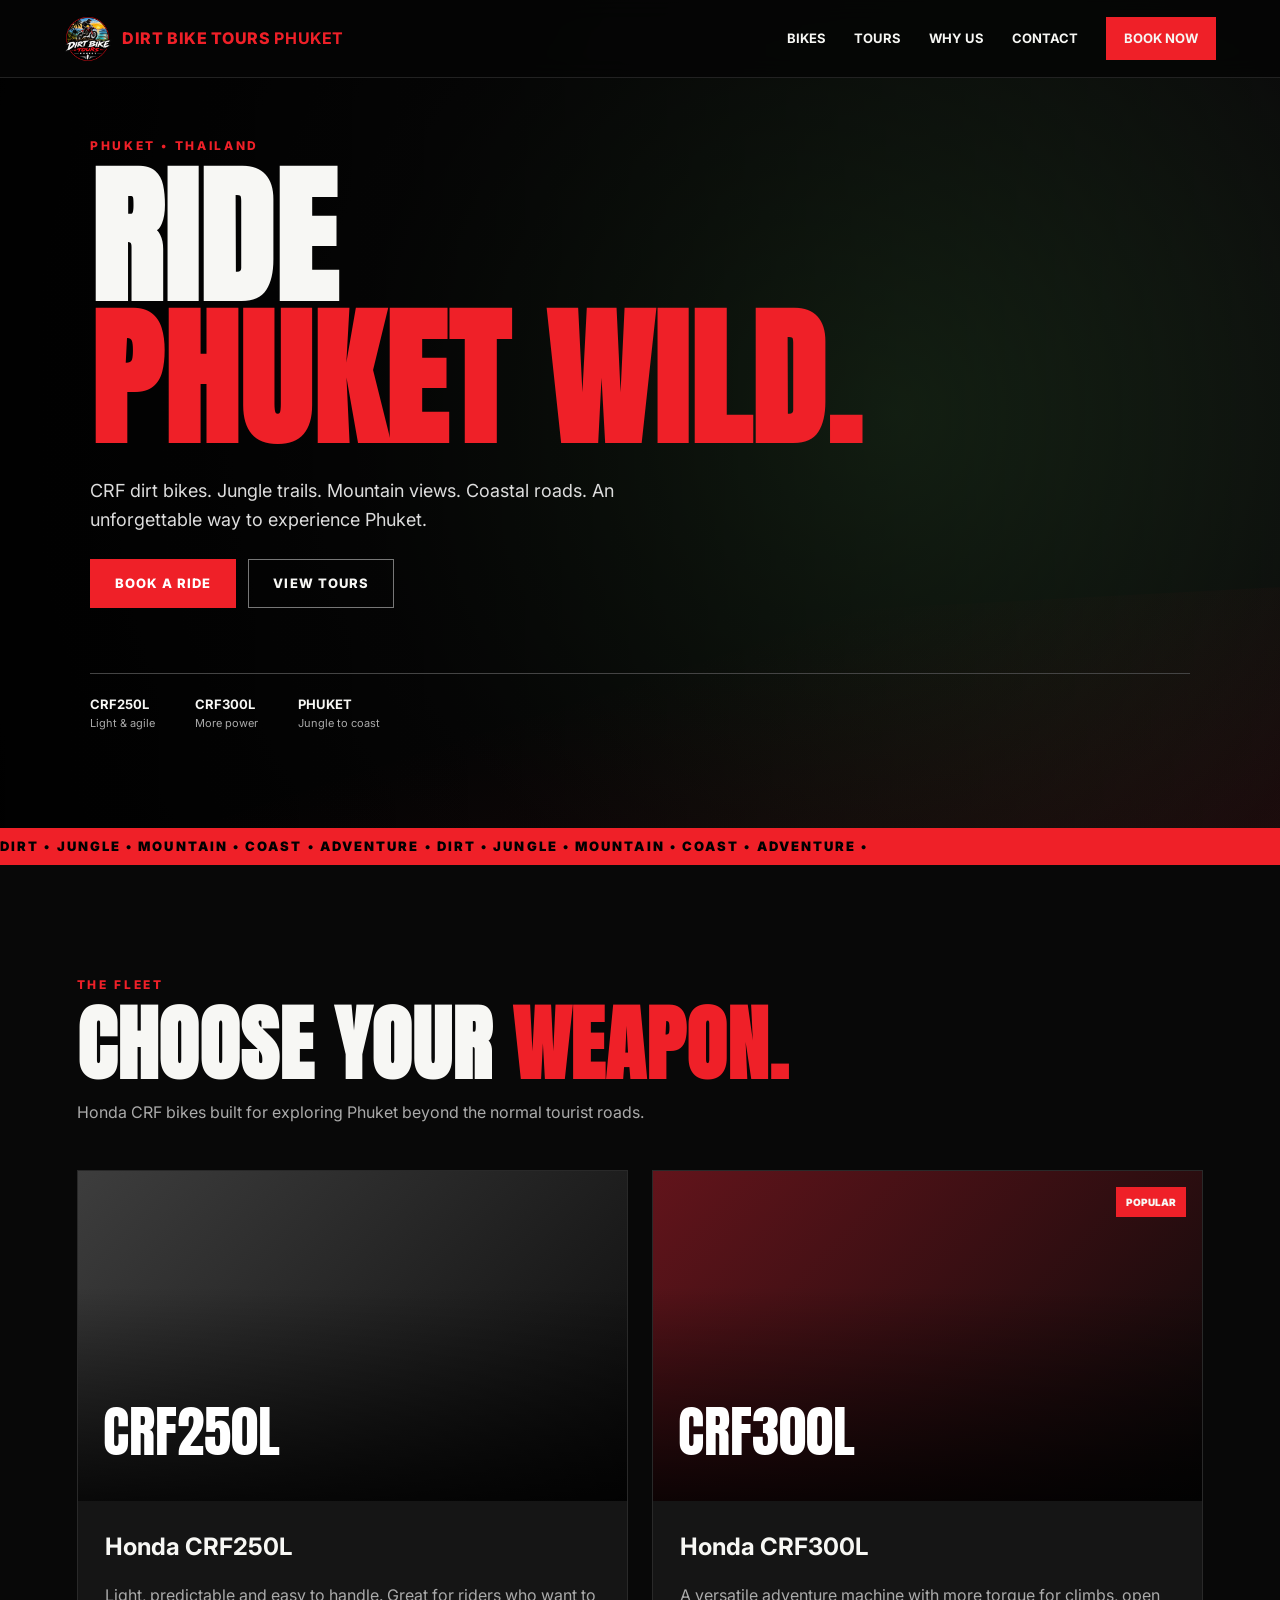
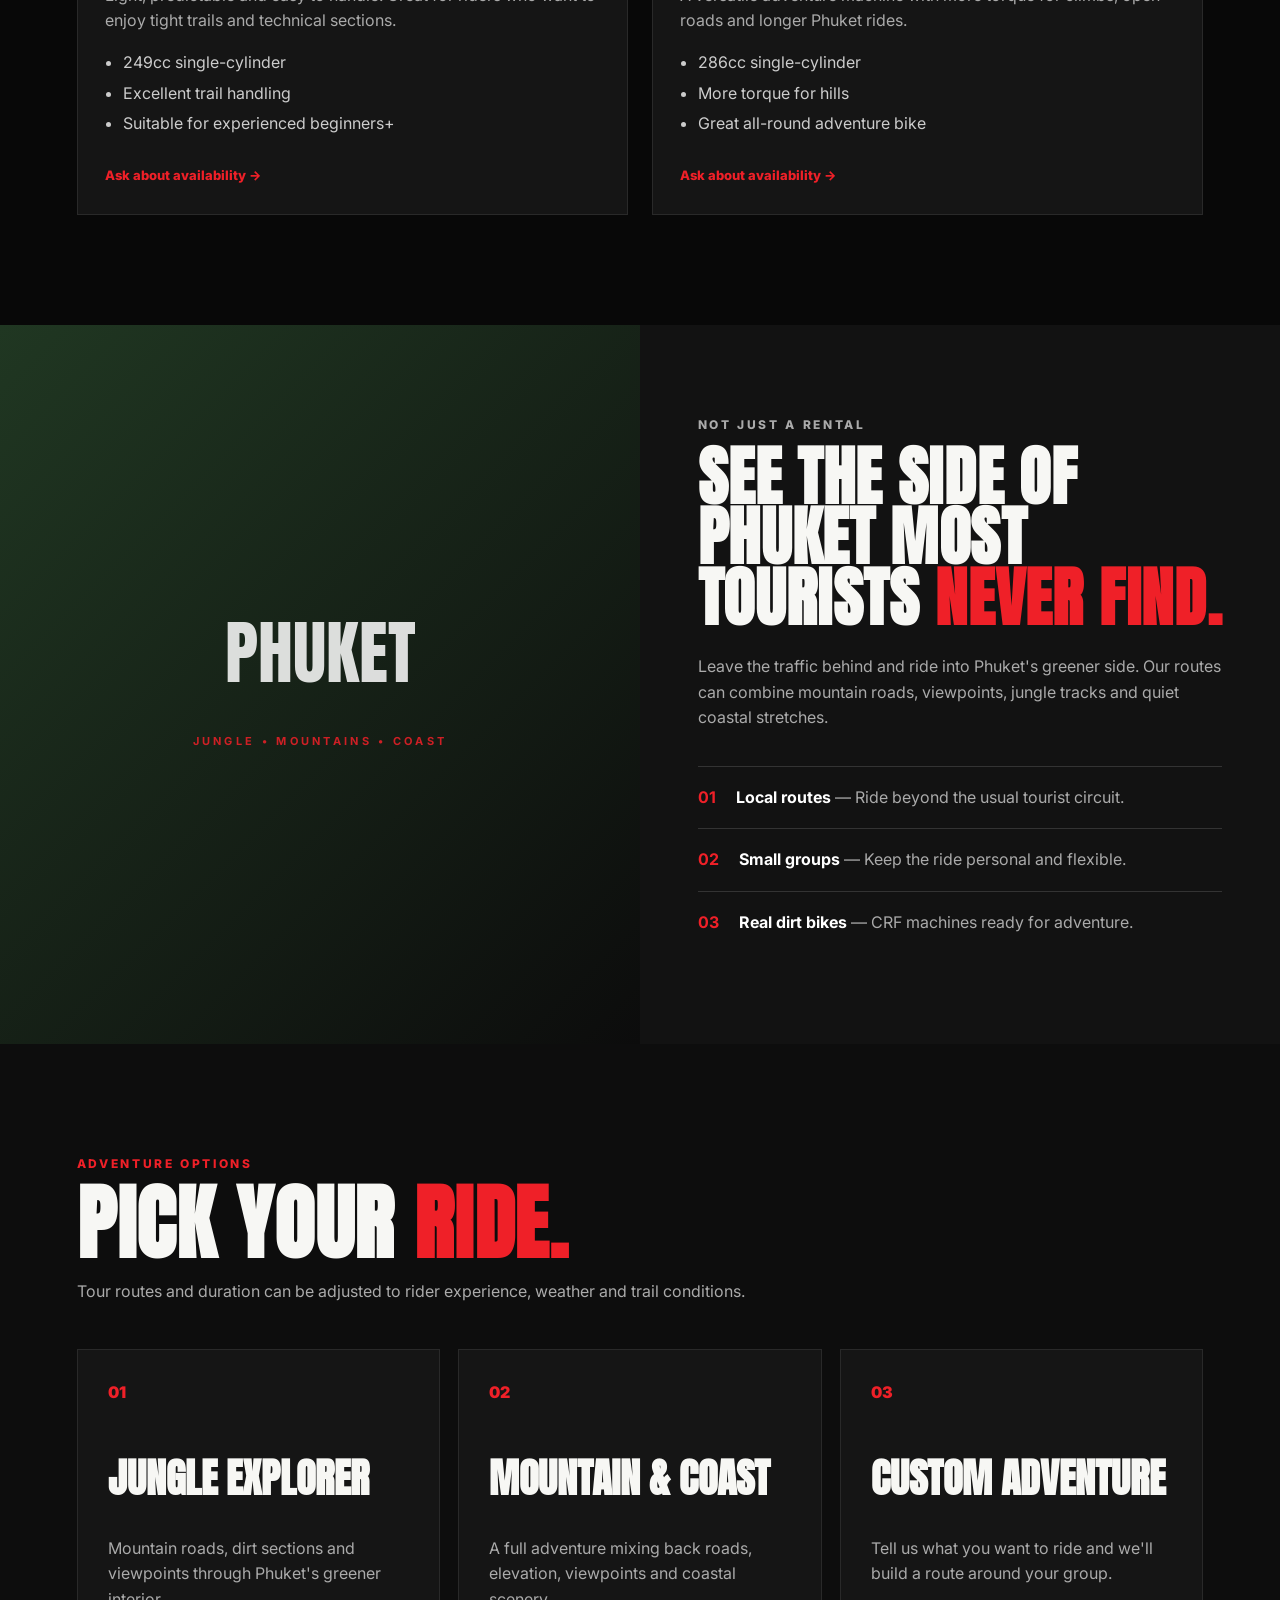
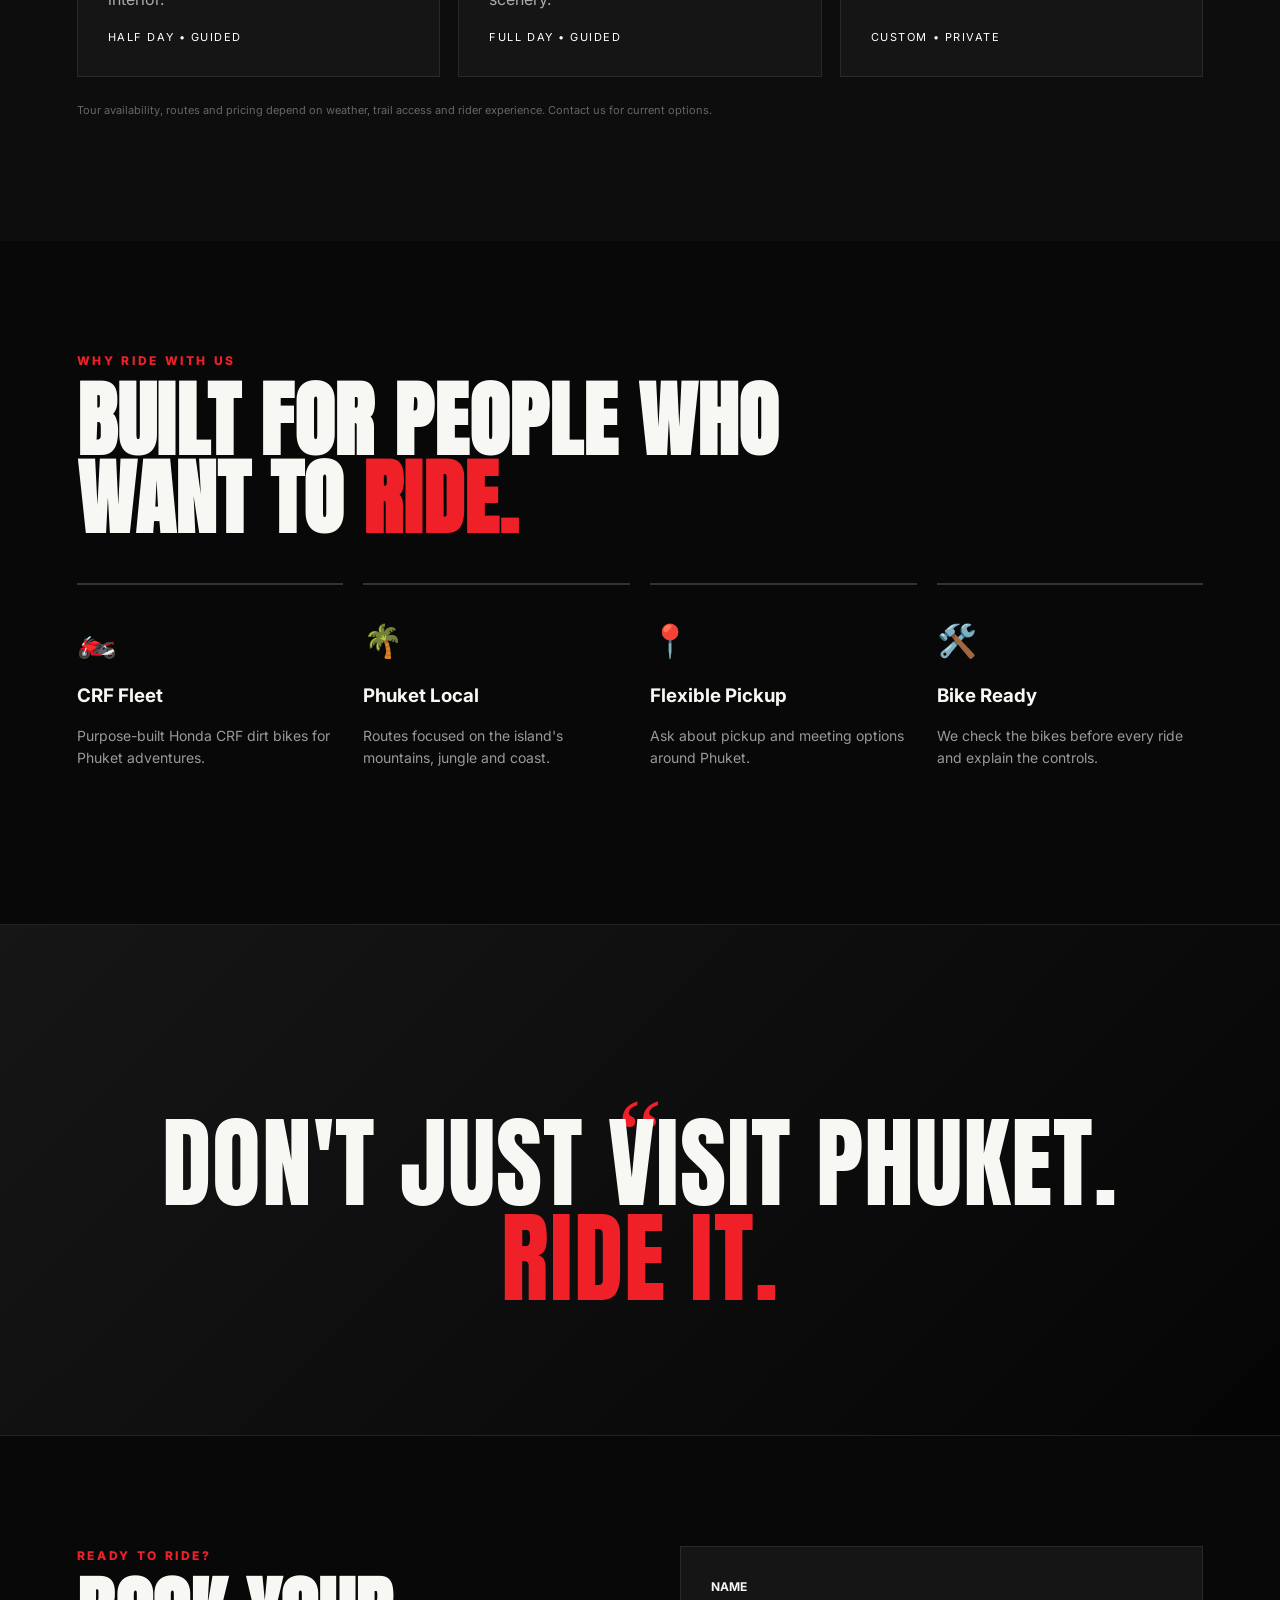
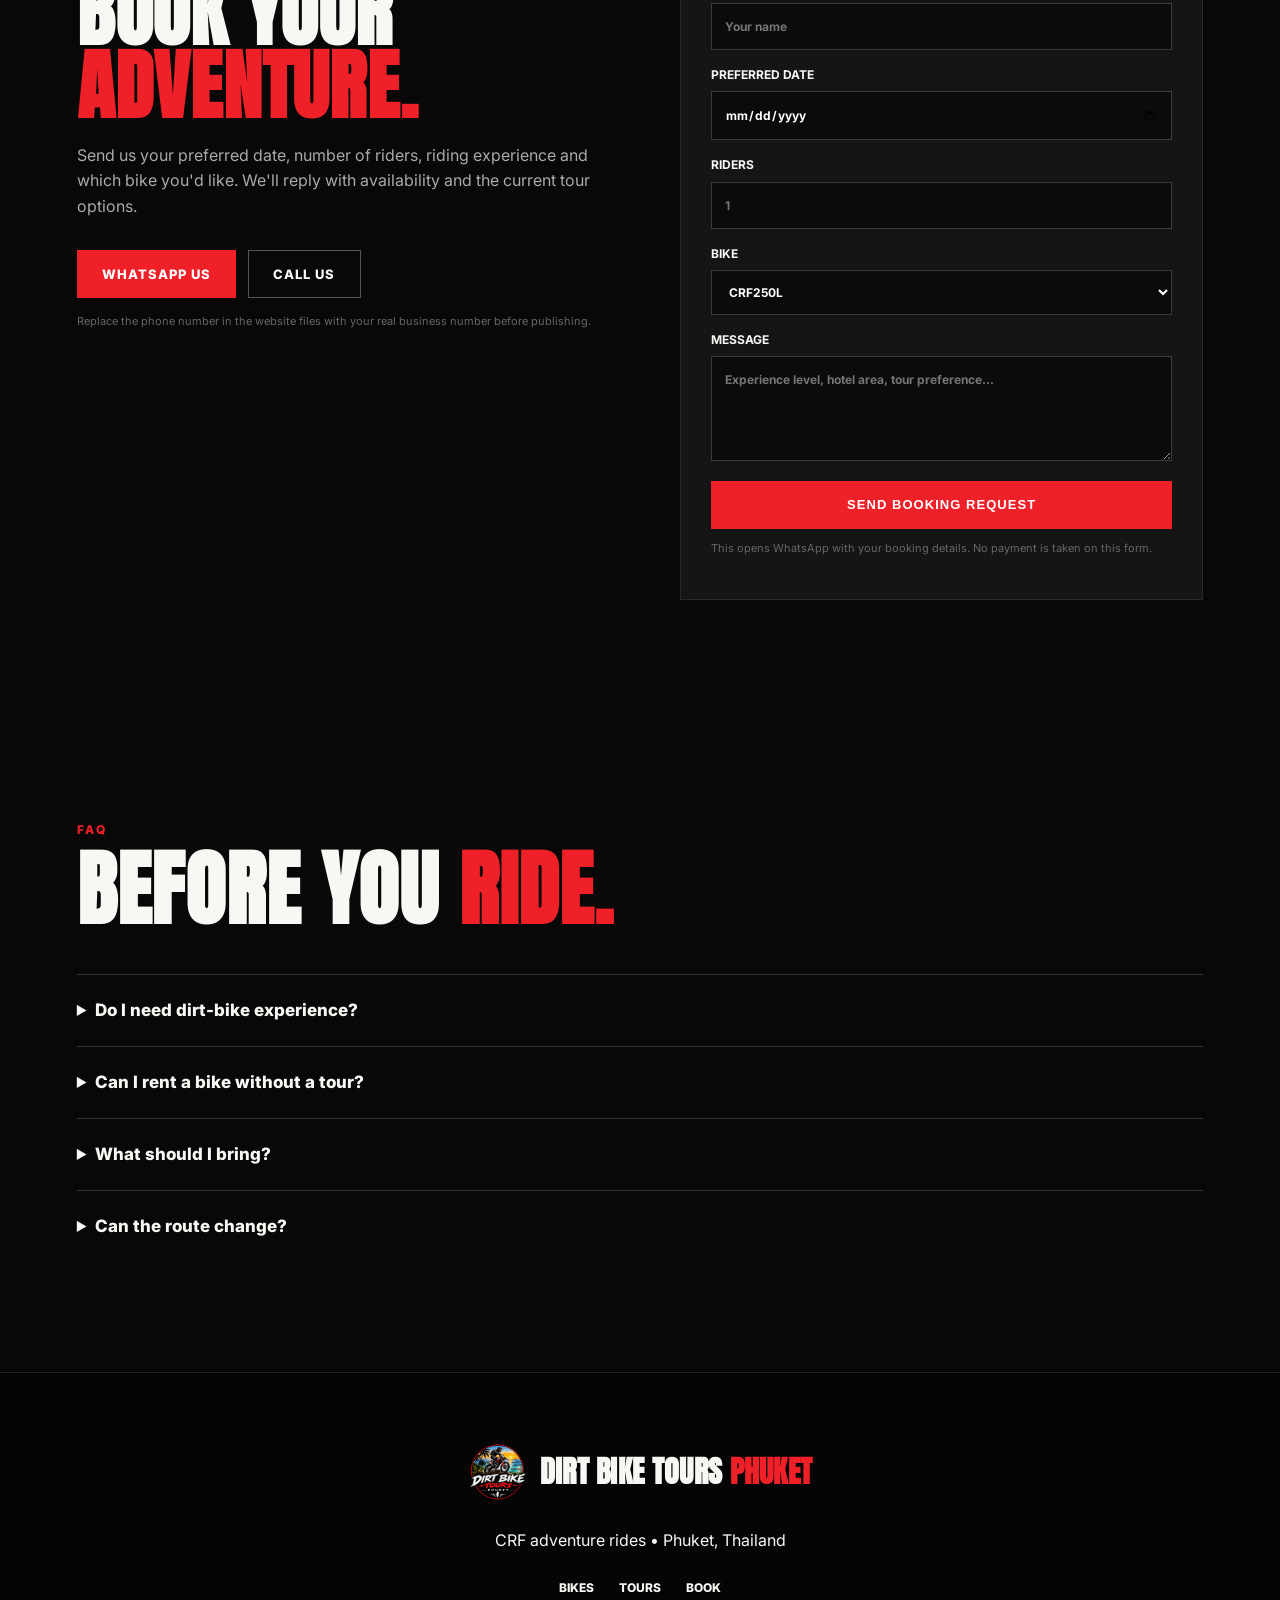
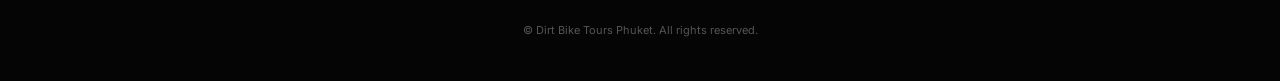
==== index.html @ 43a2e57c "Update index.html" ====
<!doctype html>
<html lang="en">
<head>
  <meta charset="utf-8">
  <meta name="viewport" content="width=device-width, initial-scale=1">
  <meta name="description" content="Dirt Bike Tours Phuket — CRF250L and CRF300L adventure rides through Phuket's jungle, mountains and coastal roads.">
  <title>Dirt Bike Tours Phuket | CRF Adventure Tours</title>
  <link rel="stylesheet" href="style.css">
</head>
<body>
<header class="site-header">
  <a class="brand" href="#top" aria-label="Dirt Bike Tours Phuket home">
    <img src="logo.png" alt="Dirt Bike Tours Phuket logo">
    <span>Dirt Bike Tours <b>Phuket</b></span>
  </a>
  <button class="menu-toggle" aria-label="Open menu">☰</button>
  <nav>
    <a href="#bikes">Bikes</a>
    <a href="#tours">Tours</a>
    <a href="#why-us">Why Us</a>
    <a href="#contact">Contact</a>
    <a class="nav-cta" href="#book">Book Now</a>
  </nav>
</header>

<main id="top">
<section class="hero">
  <div class="hero-overlay"></div>
  <div class="hero-content">
    <p class="eyebrow">PHUKET • THAILAND</p>
    <h1>RIDE<br><span>PHUKET WILD.</span></h1>
    <p class="hero-text">CRF dirt bikes. Jungle trails. Mountain views. Coastal roads. An unforgettable way to experience Phuket.</p>
    <div class="hero-actions">
      <a class="btn primary" href="#book">BOOK A RIDE</a>
      <a class="btn ghost" href="#tours">VIEW TOURS</a>
    </div>
    <div class="hero-stats">
      <div><strong>CRF250L</strong><span>Light & agile</span></div>
      <div><strong>CRF300L</strong><span>More power</span></div>
      <div><strong>PHUKET</strong><span>Jungle to coast</span></div>
    </div>
  </div>
</section>

<section class="ticker"><div>DIRT • JUNGLE • MOUNTAIN • COAST • ADVENTURE • DIRT • JUNGLE • MOUNTAIN • COAST • ADVENTURE •</div></section>

<section class="section" id="bikes">
  <div class="section-heading">
    <p class="eyebrow">THE FLEET</p>
    <h2>Choose your <span>weapon.</span></h2>
    <p>Honda CRF bikes built for exploring Phuket beyond the normal tourist roads.</p>
  </div>
  <div class="cards bike-grid">
    <article class="card bike-card">
      <div class="bike-image crf250"><span>CRF250L</span></div>
      <div class="card-body">
        <h3>Honda CRF250L</h3>
        <p>Light, predictable and easy to handle. Great for riders who want to enjoy tight trails and technical sections.</p>
        <ul><li>249cc single-cylinder</li><li>Excellent trail handling</li><li>Suitable for experienced beginners+</li></ul>
        <a class="text-link" href="#book">Ask about availability →</a>
      </div>
    </article>
    <article class="card bike-card featured">
      <div class="badge">POPULAR</div>
      <div class="bike-image crf300"><span>CRF300L</span></div>
      <div class="card-body">
        <h3>Honda CRF300L</h3>
        <p>A versatile adventure machine with more torque for climbs, open roads and longer Phuket rides.</p>
        <ul><li>286cc single-cylinder</li><li>More torque for hills</li><li>Great all-round adventure bike</li></ul>
        <a class="text-link" href="#book">Ask about availability →</a>
      </div>
    </article>
  </div>
</section>

<section class="split-section">
  <div class="split-photo">
    <div class="photo-placeholder">PHUKET<br><small>JUNGLE • MOUNTAINS • COAST</small></div>
  </div>
  <div class="split-copy">
    <p class="eyebrow">NOT JUST A RENTAL</p>
    <h2>See the side of Phuket most tourists <span>never find.</span></h2>
    <p>Leave the traffic behind and ride into Phuket's greener side. Our routes can combine mountain roads, viewpoints, jungle tracks and quiet coastal stretches.</p>
    <div class="feature-list">
      <div><b>01</b><span><strong>Local routes</strong> — Ride beyond the usual tourist circuit.</span></div>
      <div><b>02</b><span><strong>Small groups</strong> — Keep the ride personal and flexible.</span></div>
      <div><b>03</b><span><strong>Real dirt bikes</strong> — CRF machines ready for adventure.</span></div>
    </div>
  </div>
</section>

<section class="section dark" id="tours">
  <div class="section-heading">
    <p class="eyebrow">ADVENTURE OPTIONS</p>
    <h2>Pick your <span>ride.</span></h2>
    <p>Tour routes and duration can be adjusted to rider experience, weather and trail conditions.</p>
  </div>
  <div class="tour-grid">
    <article class="tour-card"><span class="tour-number">01</span><h3>Jungle Explorer</h3><p>Mountain roads, dirt sections and viewpoints through Phuket's greener interior.</p><span class="tour-meta">Half day • Guided</span></article>
    <article class="tour-card"><span class="tour-number">02</span><h3>Mountain & Coast</h3><p>A full adventure mixing back roads, elevation, viewpoints and coastal scenery.</p><span class="tour-meta">Full day • Guided</span></article>
    <article class="tour-card"><span class="tour-number">03</span><h3>Custom Adventure</h3><p>Tell us what you want to ride and we'll build a route around your group.</p><span class="tour-meta">Custom • Private</span></article>
  </div>
  <p class="fineprint">Tour availability, routes and pricing depend on weather, trail access and rider experience. Contact us for current options.</p>
</section>

<section class="section" id="why-us">
  <div class="section-heading">
    <p class="eyebrow">WHY RIDE WITH US</p>
    <h2>Built for people who want to <span>ride.</span></h2>
  </div>
  <div class="icon-grid">
    <div><i>🏍️</i><h3>CRF Fleet</h3><p>Purpose-built Honda CRF dirt bikes for Phuket adventures.</p></div>
    <div><i>🌴</i><h3>Phuket Local</h3><p>Routes focused on the island's mountains, jungle and coast.</p></div>
    <div><i>📍</i><h3>Flexible Pickup</h3><p>Ask about pickup and meeting options around Phuket.</p></div>
    <div><i>🛠️</i><h3>Bike Ready</h3><p>We check the bikes before every ride and explain the controls.</p></div>
  </div>
</section>

<section class="quote-section">
  <div class="quote-mark">“</div>
  <blockquote>DON'T JUST VISIT PHUKET.<br><span>RIDE IT.</span></blockquote>
</section>

<section class="section booking" id="book">
  <div class="booking-copy">
    <p class="eyebrow">READY TO RIDE?</p>
    <h2>Book your <span>adventure.</span></h2>
    <p>Send us your preferred date, number of riders, riding experience and which bike you'd like. We'll reply with availability and the current tour options.</p>
    <div class="contact-buttons">
      <a class="btn primary" id="whatsappBtn" href="66846251083" target="_blank" rel="noopener">WHATSAPP US</a>
      <a class="btn outline" href="tel:+66846251083">CALL US</a>
    </div>
    <small>Replace the phone number in the website files with your real business number before publishing.</small>
  </div>
  <form class="booking-form" id="bookForm">
    <label>Name<input required name="name" placeholder="Your name"></label>
    <label>Preferred date<input required type="date" name="date"></label>
    <label>Riders<input required type="number" min="1" max="20" name="riders" placeholder="1"></label>
    <label>Bike<select name="bike"><option>CRF250L</option><option>CRF300L</option><option>Not sure yet</option></select></label>
    <label>Message<textarea name="message" rows="4" placeholder="Experience level, hotel area, tour preference..."></textarea></label>
    <button class="btn primary" type="submit">SEND BOOKING REQUEST</button>
    <p class="form-note">This opens WhatsApp with your booking details. No payment is taken on this form.</p>
  </form>
</section>

<section class="faq section">
  <div class="section-heading"><p class="eyebrow">FAQ</p><h2>Before you <span>ride.</span></h2></div>
  <details><summary>Do I need dirt-bike experience?</summary><p>Some routes are more technical than others. Tell us your experience honestly so we can recommend a suitable ride.</p></details>
  <details><summary>Can I rent a bike without a tour?</summary><p>Contact us for current CRF rental availability and rental terms.</p></details>
  <details><summary>What should I bring?</summary><p>Bring a valid driving licence appropriate for the motorcycle, suitable riding clothes, closed shoes and water. Ask us about current safety equipment availability.</p></details>
  <details><summary>Can the route change?</summary><p>Yes. Weather, trail conditions, road access and local restrictions can require route changes.</p></details>
</section>
</main>

<footer id="contact">
  <div class="footer-brand"><img src="logo.png" alt=""><h2>Dirt Bike Tours <span>Phuket</span></h2></div>
  <p>CRF adventure rides • Phuket, Thailand</p>
  <div class="footer-links"><a href="#bikes">Bikes</a><a href="#tours">Tours</a><a href="#book">Book</a></div>
  <p class="copyright">© <span id="year"></span> Dirt Bike Tours Phuket. All rights reserved.</p>
</footer>
<script src="script.js"></script>
</body>
</html>
---- style.css ----
@import url('https://fonts.googleapis.com/css2?family=Anton&family=Inter:wght@400;500;600;700;800&display=swap');
:root{--red:#ef2028;--black:#080808;--dark:#111;--white:#f7f7f4;--muted:#a8a8a8;--line:#292929}
*{box-sizing:border-box}html{scroll-behavior:smooth}body{margin:0;background:var(--black);color:var(--white);font-family:Inter,Arial,sans-serif;line-height:1.6}a{color:inherit;text-decoration:none}.site-header{position:fixed;z-index:20;top:0;left:0;right:0;height:78px;display:flex;align-items:center;justify-content:space-between;padding:0 5%;background:rgba(5,5,5,.84);backdrop-filter:blur(12px);border-bottom:1px solid #222}.brand{display:flex;align-items:center;gap:10px;font-weight:800;text-transform:uppercase;letter-spacing:.04em}.brand img{width:48px;height:48px;object-fit:contain}.brand b,span{color:var(--red)}nav{display:flex;align-items:center;gap:28px;font-size:13px;font-weight:700;text-transform:uppercase}nav a:hover{color:var(--red)}.nav-cta{background:var(--red);padding:11px 18px}.menu-toggle{display:none;background:none;color:white;border:0;font-size:25px}
.hero{min-height:92vh;display:flex;align-items:center;position:relative;background:linear-gradient(90deg,rgba(0,0,0,.9),rgba(0,0,0,.35)),radial-gradient(circle at 70% 50%,#253d24,#101010 55%,#050505);overflow:hidden}.hero:after{content:"";position:absolute;inset:auto -10% -30% -10%;height:55%;background:linear-gradient(165deg,transparent 30%,rgba(239,32,40,.13));transform:rotate(-3deg)}.hero-content{position:relative;z-index:2;width:min(1100px,90%);margin:110px auto 70px}.eyebrow{font-size:12px;letter-spacing:.22em;font-weight:800;color:var(--red);margin:0 0 12px}.hero h1,h2,blockquote{font-family:Anton,Impact,sans-serif;line-height:.95;text-transform:uppercase;letter-spacing:.01em}.hero h1{font-size:clamp(70px,12vw,150px);margin:0;max-width:850px}.hero-text{max-width:580px;font-size:18px;color:#ddd;margin:25px 0}.hero-actions{display:flex;gap:12px;flex-wrap:wrap}.btn{display:inline-flex;justify-content:center;align-items:center;min-height:48px;padding:13px 24px;font-size:13px;font-weight:800;letter-spacing:.08em;text-transform:uppercase;border:1px solid var(--red);cursor:pointer}.btn.primary{background:var(--red);color:white}.btn.ghost{border-color:#777}.btn.outline{border-color:#555}.btn:hover{transform:translateY(-2px)}.hero-stats{display:flex;gap:40px;margin-top:65px;border-top:1px solid #444;padding-top:20px}.hero-stats div{display:flex;flex-direction:column}.hero-stats strong{font-size:13px}.hero-stats span{font-size:11px;color:#aaa}.ticker{overflow:hidden;white-space:nowrap;background:var(--red);color:#000;font-weight:900;font-size:13px;padding:8px 0;letter-spacing:.16em}.ticker div{animation:scroll 25s linear infinite}@keyframes scroll{to{transform:translateX(-50%)}}.section{padding:110px 6%;max-width:1300px;margin:auto}.section-heading{max-width:720px;margin-bottom:45px}.section-heading h2{font-size:clamp(45px,7vw,82px);margin:0 0 16px}.section-heading p:not(.eyebrow){color:#aaa}.cards{display:grid;grid-template-columns:repeat(2,1fr);gap:24px}.card{background:#151515;border:1px solid #292929;position:relative}.bike-image{height:330px;display:flex;align-items:flex-end;padding:25px;background-size:cover;background-position:center;position:relative;overflow:hidden}.bike-image:after{content:"";position:absolute;inset:0;background:linear-gradient(transparent 35%,rgba(0,0,0,.8))}.bike-image span{position:relative;z-index:1;font-family:Anton;font-size:55px;color:#fff}.crf250{background:linear-gradient(135deg,#3d3d3d,#0b0b0b)}.crf300{background:linear-gradient(135deg,#62141b,#090909)}.card-body{padding:27px}.card h3{font-size:24px;margin:0 0 10px}.card p{color:#aaa}.card ul{padding-left:18px;color:#ccc}.card li{margin:5px 0}.text-link{display:inline-block;color:var(--red);font-weight:800;font-size:13px;margin-top:12px}.badge{position:absolute;z-index:3;right:16px;top:16px;background:var(--red);padding:7px 10px;font-size:10px;font-weight:900}.split-section{display:grid;grid-template-columns:1fr 1fr;min-height:650px;background:#121212}.split-photo{min-height:500px;background:linear-gradient(135deg,#203722,#0c0c0c);display:flex;align-items:center;justify-content:center}.photo-placeholder{text-align:center;font-family:Anton;font-size:70px;line-height:.9;color:#fff;opacity:.85}.photo-placeholder small{font:700 11px Inter;letter-spacing:.3em;color:var(--red)}.split-copy{padding:90px 9%;align-self:center}.split-copy h2{font-size:clamp(42px,5vw,70px);margin:0 0 25px}.split-copy>p{color:#aaa}.feature-list{margin-top:35px}.feature-list div{display:flex;gap:20px;border-top:1px solid #333;padding:18px 0}.feature-list b{color:var(--red)}.feature-list span{color:#aaa}.feature-list strong{color:white}.dark{max-width:none;background:#0d0d0d}.dark>.section-heading,.dark>.tour-grid,.dark>.fineprint{max-width:1160px;margin-left:auto;margin-right:auto}.tour-grid{display:grid;grid-template-columns:repeat(3,1fr);gap:18px}.tour-card{min-height:300px;padding:30px;background:#151515;border:1px solid #292929;display:flex;flex-direction:column}.tour-number{color:var(--red);font-weight:900}.tour-card h3{font-family:Anton;font-size:40px;text-transform:uppercase;margin:40px 0 10px}.tour-card p{color:#aaa}.tour-meta{margin-top:auto;color:#fff;font-size:11px;text-transform:uppercase;letter-spacing:.14em}.fineprint{color:#666;font-size:11px;margin-top:25px}.icon-grid{display:grid;grid-template-columns:repeat(4,1fr);gap:20px}.icon-grid div{padding:30px 0;border-top:2px solid #333}.icon-grid i{font-style:normal;font-size:32px}.icon-grid h3{margin:15px 0 5px}.icon-grid p{color:#999;font-size:14px}.quote-section{padding:130px 6%;text-align:center;background:linear-gradient(135deg,#161616,#050505);border-top:1px solid #222;border-bottom:1px solid #222}.quote-mark{font-family:Georgia;font-size:100px;color:var(--red);height:60px}.quote-section blockquote{font-size:clamp(45px,8vw,100px);margin:0}.booking{display:grid;grid-template-columns:1fr 1fr;gap:80px}.booking-copy h2{font-size:clamp(48px,6vw,80px);margin:0 0 20px}.booking-copy>p:not(.eyebrow){color:#aaa;max-width:540px}.booking-copy small{display:block;color:#666;margin-top:15px;font-size:11px}.contact-buttons{display:flex;gap:12px;margin-top:30px}.booking-form{background:#151515;padding:30px;border:1px solid #292929}.booking-form label{display:block;font-size:12px;font-weight:700;text-transform:uppercase;margin-bottom:15px}.booking-form input,.booking-form select,.booking-form textarea{display:block;width:100%;margin-top:7px;background:#0b0b0b;color:white;border:1px solid #3a3a3a;padding:13px;font:inherit}.booking-form textarea{resize:vertical}.booking-form button{width:100%;margin-top:5px}.form-note{color:#666;font-size:11px}.faq details{border-top:1px solid #333;padding:22px 0}.faq summary{cursor:pointer;font-weight:800;font-size:17px}.faq details p{color:#999;max-width:750px}footer{padding:60px 6% 30px;border-top:1px solid #222;background:#050505;text-align:center}.footer-brand{display:flex;justify-content:center;align-items:center;gap:12px}.footer-brand img{width:60px}.footer-brand h2{font-size:30px}.footer-links{display:flex;justify-content:center;gap:25px;font-size:12px;font-weight:800;text-transform:uppercase;margin:25px}.copyright{font-size:11px;color:#555}
@media(max-width:800px){.site-header{height:68px}.brand span{display:none}nav{display:none;position:absolute;top:68px;left:0;right:0;background:#090909;padding:20px 6%;flex-direction:column;align-items:flex-start;border-bottom:1px solid #222}.site-header.open nav{display:flex}.menu-toggle{display:block}.hero{min-height:800px}.hero-content{margin-top:90px}.hero h1{font-size:70px}.hero-stats{gap:20px;flex-wrap:wrap}.cards,.split-section,.tour-grid,.booking{grid-template-columns:1fr}.split-photo{min-height:350px}.icon-grid{grid-template-columns:1fr 1fr}.section{padding:80px 6%}.booking{gap:40px}.photo-placeholder{font-size:50px}}
@media(max-width:480px){.hero h1{font-size:58px}.hero-text{font-size:16px}.hero-stats{margin-top:40px}.bike-image{height:260px}.icon-grid{grid-template-columns:1fr}.contact-buttons{flex-direction:column}}
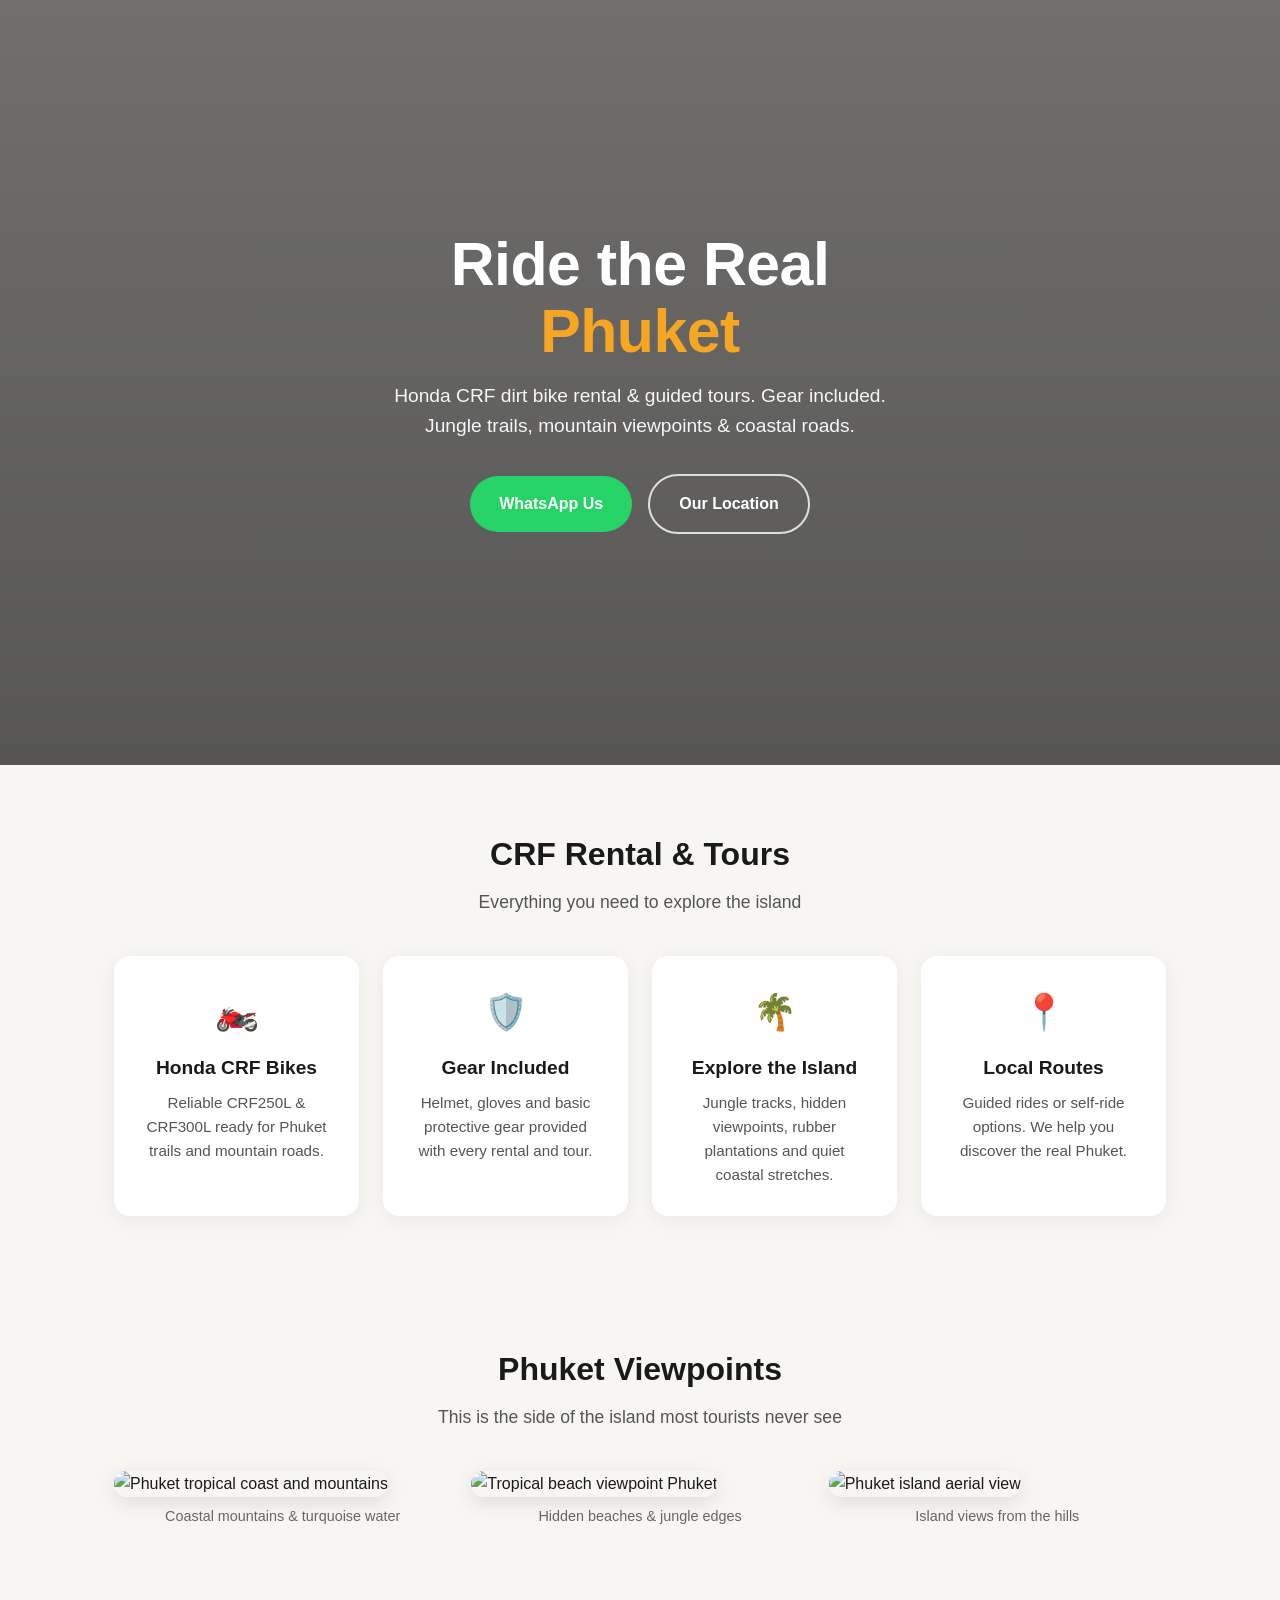
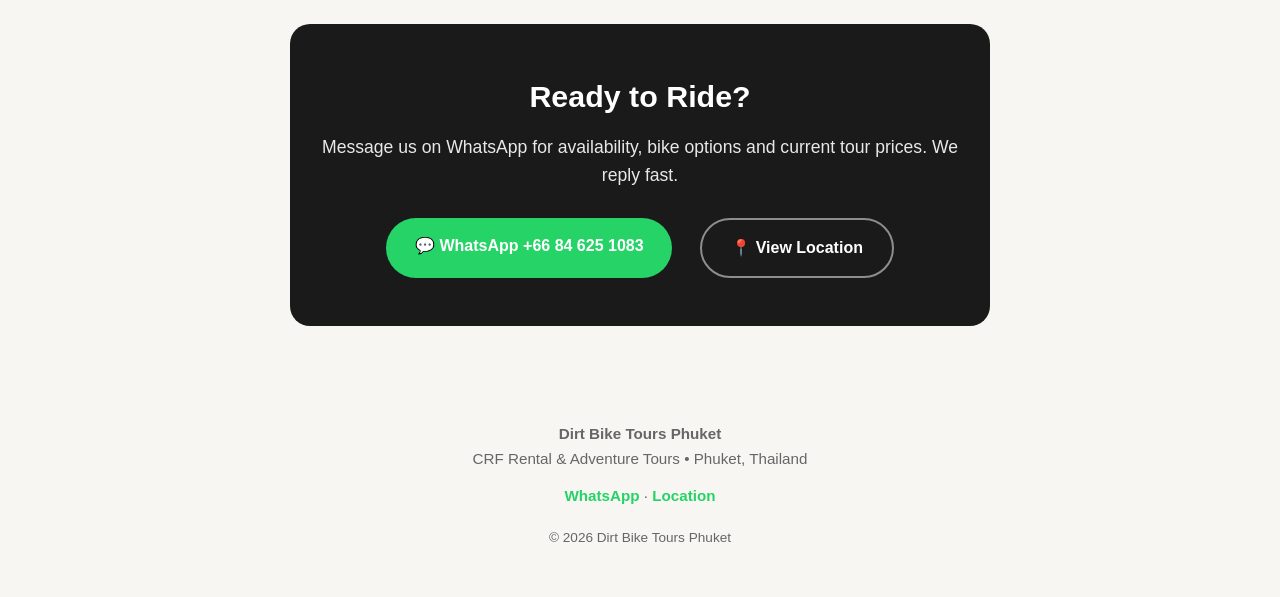
==== commit 5c42600e: "Add files via upload" ====
--- a/index.html
+++ b/index.html
@@ -1,163 +1,325 @@
-<!doctype html>
+<!DOCTYPE html>
 <html lang="en">
 <head>
-  <meta charset="utf-8">
-  <meta name="viewport" content="width=device-width, initial-scale=1">
-  <meta name="description" content="Dirt Bike Tours Phuket — CRF250L and CRF300L adventure rides through Phuket's jungle, mountains and coastal roads.">
-  <title>Dirt Bike Tours Phuket | CRF Adventure Tours</title>
-  <link rel="stylesheet" href="style.css">
+  <meta charset="UTF-8">
+  <meta name="viewport" content="width=device-width, initial-scale=1.0">
+  <title>Dirt Bike Tours Phuket | CRF Rental & Adventure Tours</title>
+  <meta name="description" content="Honda CRF dirt bike rental and guided tours in Phuket. Gear included. Explore jungle trails, mountain viewpoints and coastal roads.">
+  <style>
+    * {
+      margin: 0;
+      padding: 0;
+      box-sizing: border-box;
+    }
+
+    body {
+      font-family: -apple-system, BlinkMacSystemFont, 'Segoe UI', Roboto, Oxygen, Ubuntu, sans-serif;
+      line-height: 1.6;
+      color: #1a1a1a;
+      background: #f8f6f3;
+    }
+
+    /* Hero */
+    .hero {
+      background: linear-gradient(rgba(0,0,0,0.55), rgba(0,0,0,0.65)),
+                  url('https://images.unsplash.com/photo-1552465011-b4e21bf6e79a?w=1400&q=80') center/cover no-repeat;
+      min-height: 85vh;
+      display: flex;
+      align-items: center;
+      justify-content: center;
+      text-align: center;
+      color: white;
+      padding: 2rem 1.5rem;
+    }
+
+    .hero-content h1 {
+      font-size: clamp(2.4rem, 7vw, 3.8rem);
+      font-weight: 800;
+      line-height: 1.1;
+      margin-bottom: 1rem;
+      letter-spacing: -0.5px;
+    }
+
+    .hero-content h1 span {
+      color: #f5a623;
+    }
+
+    .hero-content p {
+      font-size: 1.2rem;
+      max-width: 520px;
+      margin: 0 auto 2rem;
+      opacity: 0.95;
+    }
+
+    .btn {
+      display: inline-block;
+      padding: 0.95rem 1.8rem;
+      border-radius: 50px;
+      font-weight: 700;
+      font-size: 1rem;
+      text-decoration: none;
+      transition: all 0.25s ease;
+      border: none;
+      cursor: pointer;
+    }
+
+    .btn-primary {
+      background: #25D366;
+      color: white;
+    }
+
+    .btn-primary:hover {
+      background: #1ebe57;
+      transform: translateY(-2px);
+    }
+
+    .btn-outline {
+      background: transparent;
+      color: white;
+      border: 2px solid rgba(255,255,255,0.8);
+      margin-left: 0.75rem;
+    }
+
+    .btn-outline:hover {
+      background: white;
+      color: #1a1a1a;
+    }
+
+    /* Section common */
+    section {
+      padding: 4rem 1.5rem;
+      max-width: 1100px;
+      margin: 0 auto;
+    }
+
+    .section-title {
+      text-align: center;
+      margin-bottom: 2.5rem;
+    }
+
+    .section-title h2 {
+      font-size: 2rem;
+      font-weight: 800;
+      margin-bottom: 0.5rem;
+    }
+
+    .section-title p {
+      color: #555;
+      font-size: 1.1rem;
+    }
+
+    /* Features */
+    .features {
+      display: grid;
+      grid-template-columns: repeat(auto-fit, minmax(240px, 1fr));
+      gap: 1.5rem;
+      margin-top: 1rem;
+    }
+
+    .feature-card {
+      background: white;
+      padding: 1.75rem;
+      border-radius: 16px;
+      box-shadow: 0 4px 20px rgba(0,0,0,0.06);
+      text-align: center;
+    }
+
+    .feature-card .icon {
+      font-size: 2.2rem;
+      margin-bottom: 0.8rem;
+    }
+
+    .feature-card h3 {
+      font-size: 1.2rem;
+      margin-bottom: 0.4rem;
+    }
+
+    .feature-card p {
+      color: #555;
+      font-size: 0.95rem;
+    }
+
+    /* Gallery */
+    .gallery {
+      display: grid;
+      grid-template-columns: repeat(auto-fit, minmax(280px, 1fr));
+      gap: 1.25rem;
+    }
+
+    .gallery img {
+      width: 100%;
+      height: 240px;
+      object-fit: cover;
+      border-radius: 14px;
+      box-shadow: 0 6px 20px rgba(0,0,0,0.1);
+      transition: transform 0.3s ease;
+    }
+
+    .gallery img:hover {
+      transform: scale(1.03);
+    }
+
+    .photo-caption {
+      text-align: center;
+      font-size: 0.9rem;
+      color: #666;
+      margin-top: 0.5rem;
+    }
+
+    /* CTA / Contact */
+    .contact {
+      background: #1a1a1a;
+      color: white;
+      border-radius: 20px;
+      padding: 3rem 2rem;
+      text-align: center;
+      margin: 2rem 1.5rem 4rem;
+      max-width: 700px;
+      margin-left: auto;
+      margin-right: auto;
+    }
+
+    .contact h2 {
+      font-size: 1.9rem;
+      margin-bottom: 0.8rem;
+    }
+
+    .contact p {
+      opacity: 0.9;
+      margin-bottom: 1.8rem;
+      font-size: 1.1rem;
+    }
+
+    .contact-buttons {
+      display: flex;
+      flex-wrap: wrap;
+      gap: 1rem;
+      justify-content: center;
+    }
+
+    .contact .btn-outline {
+      border-color: rgba(255,255,255,0.5);
+    }
+
+    .contact .btn-outline:hover {
+      background: white;
+      color: #1a1a1a;
+    }
+
+    /* Footer */
+    footer {
+      text-align: center;
+      padding: 2rem 1.5rem 3rem;
+      color: #666;
+      font-size: 0.95rem;
+    }
+
+    footer a {
+      color: #25D366;
+      text-decoration: none;
+      font-weight: 600;
+    }
+
+    /* Responsive tweaks */
+    @media (max-width: 600px) {
+      .btn-outline {
+        margin-left: 0;
+        margin-top: 0.75rem;
+      }
+      .hero {
+        min-height: 75vh;
+      }
+    }
+  </style>
 </head>
 <body>
-<header class="site-header">
-  <a class="brand" href="#top" aria-label="Dirt Bike Tours Phuket home">
-    <img src="logo.png" alt="Dirt Bike Tours Phuket logo">
-    <span>Dirt Bike Tours <b>Phuket</b></span>
-  </a>
-  <button class="menu-toggle" aria-label="Open menu">☰</button>
-  <nav>
-    <a href="#bikes">Bikes</a>
-    <a href="#tours">Tours</a>
-    <a href="#why-us">Why Us</a>
-    <a href="#contact">Contact</a>
-    <a class="nav-cta" href="#book">Book Now</a>
-  </nav>
-</header>
-
-<main id="top">
-<section class="hero">
-  <div class="hero-overlay"></div>
-  <div class="hero-content">
-    <p class="eyebrow">PHUKET • THAILAND</p>
-    <h1>RIDE<br><span>PHUKET WILD.</span></h1>
-    <p class="hero-text">CRF dirt bikes. Jungle trails. Mountain views. Coastal roads. An unforgettable way to experience Phuket.</p>
-    <div class="hero-actions">
-      <a class="btn primary" href="#book">BOOK A RIDE</a>
-      <a class="btn ghost" href="#tours">VIEW TOURS</a>
-    </div>
-    <div class="hero-stats">
-      <div><strong>CRF250L</strong><span>Light & agile</span></div>
-      <div><strong>CRF300L</strong><span>More power</span></div>
-      <div><strong>PHUKET</strong><span>Jungle to coast</span></div>
+
+  <!-- HERO -->
+  <header class="hero">
+    <div class="hero-content">
+      <h1>Ride the Real<br><span>Phuket</span></h1>
+      <p>Honda CRF dirt bike rental & guided tours. Gear included. Jungle trails, mountain viewpoints & coastal roads.</p>
+      <div>
+        <a href="https://wa.me/66846251083" class="btn btn-primary" target="_blank" rel="noopener">WhatsApp Us</a>
+        <a href="https://maps.app.goo.gl/a8knsdrs3tMnfh6C6" class="btn btn-outline" target="_blank" rel="noopener">Our Location</a>
+      </div>
+    </div>
+  </header>
+
+  <!-- WHAT WE OFFER -->
+  <section>
+    <div class="section-title">
+      <h2>CRF Rental & Tours</h2>
+      <p>Everything you need to explore the island</p>
+    </div>
+
+    <div class="features">
+      <div class="feature-card">
+        <div class="icon">🏍️</div>
+        <h3>Honda CRF Bikes</h3>
+        <p>Reliable CRF250L & CRF300L ready for Phuket trails and mountain roads.</p>
+      </div>
+      <div class="feature-card">
+        <div class="icon">🛡️</div>
+        <h3>Gear Included</h3>
+        <p>Helmet, gloves and basic protective gear provided with every rental and tour.</p>
+      </div>
+      <div class="feature-card">
+        <div class="icon">🌴</div>
+        <h3>Explore the Island</h3>
+        <p>Jungle tracks, hidden viewpoints, rubber plantations and quiet coastal stretches.</p>
+      </div>
+      <div class="feature-card">
+        <div class="icon">📍</div>
+        <h3>Local Routes</h3>
+        <p>Guided rides or self-ride options. We help you discover the real Phuket.</p>
+      </div>
+    </div>
+  </section>
+
+  <!-- PHOTOS -->
+  <section>
+    <div class="section-title">
+      <h2>Phuket Viewpoints</h2>
+      <p>This is the side of the island most tourists never see</p>
+    </div>
+
+    <div class="gallery">
+      <div>
+        <img src="https://images.unsplash.com/photo-1552465011-b4e21bf6e79a?w=800&q=80" alt="Phuket tropical coast and mountains">
+        <p class="photo-caption">Coastal mountains & turquoise water</p>
+      </div>
+      <div>
+        <img src="https://images.unsplash.com/photo-1507525428034-b723cf961d3e?w=800&q=80" alt="Tropical beach viewpoint Phuket">
+        <p class="photo-caption">Hidden beaches & jungle edges</p>
+      </div>
+      <div>
+        <img src="https://images.unsplash.com/photo-1544551763-46a013bb70d5?w=800&q=80" alt="Phuket island aerial view">
+        <p class="photo-caption">Island views from the hills</p>
+      </div>
+    </div>
+  </section>
+
+  <!-- CONTACT CTA -->
+  <div class="contact">
+    <h2>Ready to Ride?</h2>
+    <p>Message us on WhatsApp for availability, bike options and current tour prices. We reply fast.</p>
+    <div class="contact-buttons">
+      <a href="https://wa.me/66846251083" class="btn btn-primary" target="_blank" rel="noopener">💬 WhatsApp +66 84 625 1083</a>
+      <a href="https://maps.app.goo.gl/a8knsdrs3tMnfh6C6" class="btn btn-outline" target="_blank" rel="noopener">📍 View Location</a>
     </div>
   </div>
-</section>
-
-<section class="ticker"><div>DIRT • JUNGLE • MOUNTAIN • COAST • ADVENTURE • DIRT • JUNGLE • MOUNTAIN • COAST • ADVENTURE •</div></section>
-
-<section class="section" id="bikes">
-  <div class="section-heading">
-    <p class="eyebrow">THE FLEET</p>
-    <h2>Choose your <span>weapon.</span></h2>
-    <p>Honda CRF bikes built for exploring Phuket beyond the normal tourist roads.</p>
-  </div>
-  <div class="cards bike-grid">
-    <article class="card bike-card">
-      <div class="bike-image crf250"><span>CRF250L</span></div>
-      <div class="card-body">
-        <h3>Honda CRF250L</h3>
-        <p>Light, predictable and easy to handle. Great for riders who want to enjoy tight trails and technical sections.</p>
-        <ul><li>249cc single-cylinder</li><li>Excellent trail handling</li><li>Suitable for experienced beginners+</li></ul>
-        <a class="text-link" href="#book">Ask about availability →</a>
-      </div>
-    </article>
-    <article class="card bike-card featured">
-      <div class="badge">POPULAR</div>
-      <div class="bike-image crf300"><span>CRF300L</span></div>
-      <div class="card-body">
-        <h3>Honda CRF300L</h3>
-        <p>A versatile adventure machine with more torque for climbs, open roads and longer Phuket rides.</p>
-        <ul><li>286cc single-cylinder</li><li>More torque for hills</li><li>Great all-round adventure bike</li></ul>
-        <a class="text-link" href="#book">Ask about availability →</a>
-      </div>
-    </article>
-  </div>
-</section>
-
-<section class="split-section">
-  <div class="split-photo">
-    <div class="photo-placeholder">PHUKET<br><small>JUNGLE • MOUNTAINS • COAST</small></div>
-  </div>
-  <div class="split-copy">
-    <p class="eyebrow">NOT JUST A RENTAL</p>
-    <h2>See the side of Phuket most tourists <span>never find.</span></h2>
-    <p>Leave the traffic behind and ride into Phuket's greener side. Our routes can combine mountain roads, viewpoints, jungle tracks and quiet coastal stretches.</p>
-    <div class="feature-list">
-      <div><b>01</b><span><strong>Local routes</strong> — Ride beyond the usual tourist circuit.</span></div>
-      <div><b>02</b><span><strong>Small groups</strong> — Keep the ride personal and flexible.</span></div>
-      <div><b>03</b><span><strong>Real dirt bikes</strong> — CRF machines ready for adventure.</span></div>
-    </div>
-  </div>
-</section>
-
-<section class="section dark" id="tours">
-  <div class="section-heading">
-    <p class="eyebrow">ADVENTURE OPTIONS</p>
-    <h2>Pick your <span>ride.</span></h2>
-    <p>Tour routes and duration can be adjusted to rider experience, weather and trail conditions.</p>
-  </div>
-  <div class="tour-grid">
-    <article class="tour-card"><span class="tour-number">01</span><h3>Jungle Explorer</h3><p>Mountain roads, dirt sections and viewpoints through Phuket's greener interior.</p><span class="tour-meta">Half day • Guided</span></article>
-    <article class="tour-card"><span class="tour-number">02</span><h3>Mountain & Coast</h3><p>A full adventure mixing back roads, elevation, viewpoints and coastal scenery.</p><span class="tour-meta">Full day • Guided</span></article>
-    <article class="tour-card"><span class="tour-number">03</span><h3>Custom Adventure</h3><p>Tell us what you want to ride and we'll build a route around your group.</p><span class="tour-meta">Custom • Private</span></article>
-  </div>
-  <p class="fineprint">Tour availability, routes and pricing depend on weather, trail access and rider experience. Contact us for current options.</p>
-</section>
-
-<section class="section" id="why-us">
-  <div class="section-heading">
-    <p class="eyebrow">WHY RIDE WITH US</p>
-    <h2>Built for people who want to <span>ride.</span></h2>
-  </div>
-  <div class="icon-grid">
-    <div><i>🏍️</i><h3>CRF Fleet</h3><p>Purpose-built Honda CRF dirt bikes for Phuket adventures.</p></div>
-    <div><i>🌴</i><h3>Phuket Local</h3><p>Routes focused on the island's mountains, jungle and coast.</p></div>
-    <div><i>📍</i><h3>Flexible Pickup</h3><p>Ask about pickup and meeting options around Phuket.</p></div>
-    <div><i>🛠️</i><h3>Bike Ready</h3><p>We check the bikes before every ride and explain the controls.</p></div>
-  </div>
-</section>
-
-<section class="quote-section">
-  <div class="quote-mark">“</div>
-  <blockquote>DON'T JUST VISIT PHUKET.<br><span>RIDE IT.</span></blockquote>
-</section>
-
-<section class="section booking" id="book">
-  <div class="booking-copy">
-    <p class="eyebrow">READY TO RIDE?</p>
-    <h2>Book your <span>adventure.</span></h2>
-    <p>Send us your preferred date, number of riders, riding experience and which bike you'd like. We'll reply with availability and the current tour options.</p>
-    <div class="contact-buttons">
-      <a class="btn primary" id="whatsappBtn" href="66846251083" target="_blank" rel="noopener">WHATSAPP US</a>
-      <a class="btn outline" href="tel:+66846251083">CALL US</a>
-    </div>
-    <small>Replace the phone number in the website files with your real business number before publishing.</small>
-  </div>
-  <form class="booking-form" id="bookForm">
-    <label>Name<input required name="name" placeholder="Your name"></label>
-    <label>Preferred date<input required type="date" name="date"></label>
-    <label>Riders<input required type="number" min="1" max="20" name="riders" placeholder="1"></label>
-    <label>Bike<select name="bike"><option>CRF250L</option><option>CRF300L</option><option>Not sure yet</option></select></label>
-    <label>Message<textarea name="message" rows="4" placeholder="Experience level, hotel area, tour preference..."></textarea></label>
-    <button class="btn primary" type="submit">SEND BOOKING REQUEST</button>
-    <p class="form-note">This opens WhatsApp with your booking details. No payment is taken on this form.</p>
-  </form>
-</section>
-
-<section class="faq section">
-  <div class="section-heading"><p class="eyebrow">FAQ</p><h2>Before you <span>ride.</span></h2></div>
-  <details><summary>Do I need dirt-bike experience?</summary><p>Some routes are more technical than others. Tell us your experience honestly so we can recommend a suitable ride.</p></details>
-  <details><summary>Can I rent a bike without a tour?</summary><p>Contact us for current CRF rental availability and rental terms.</p></details>
-  <details><summary>What should I bring?</summary><p>Bring a valid driving licence appropriate for the motorcycle, suitable riding clothes, closed shoes and water. Ask us about current safety equipment availability.</p></details>
-  <details><summary>Can the route change?</summary><p>Yes. Weather, trail conditions, road access and local restrictions can require route changes.</p></details>
-</section>
-</main>
-
-<footer id="contact">
-  <div class="footer-brand"><img src="logo.png" alt=""><h2>Dirt Bike Tours <span>Phuket</span></h2></div>
-  <p>CRF adventure rides • Phuket, Thailand</p>
-  <div class="footer-links"><a href="#bikes">Bikes</a><a href="#tours">Tours</a><a href="#book">Book</a></div>
-  <p class="copyright">© <span id="year"></span> Dirt Bike Tours Phuket. All rights reserved.</p>
-</footer>
-<script src="script.js"></script>
+
+  <!-- FOOTER -->
+  <footer>
+    <p><strong>Dirt Bike Tours Phuket</strong></p>
+    <p>CRF Rental & Adventure Tours • Phuket, Thailand</p>
+    <p style="margin-top: 0.8rem;">
+      <a href="https://wa.me/66846251083" target="_blank" rel="noopener">WhatsApp</a> · 
+      <a href="https://maps.app.goo.gl/a8knsdrs3tMnfh6C6" target="_blank" rel="noopener">Location</a>
+    </p>
+    <p style="margin-top: 1.2rem; font-size: 0.85rem;">© 2026 Dirt Bike Tours Phuket</p>
+  </footer>
+
 </body>
 </html>
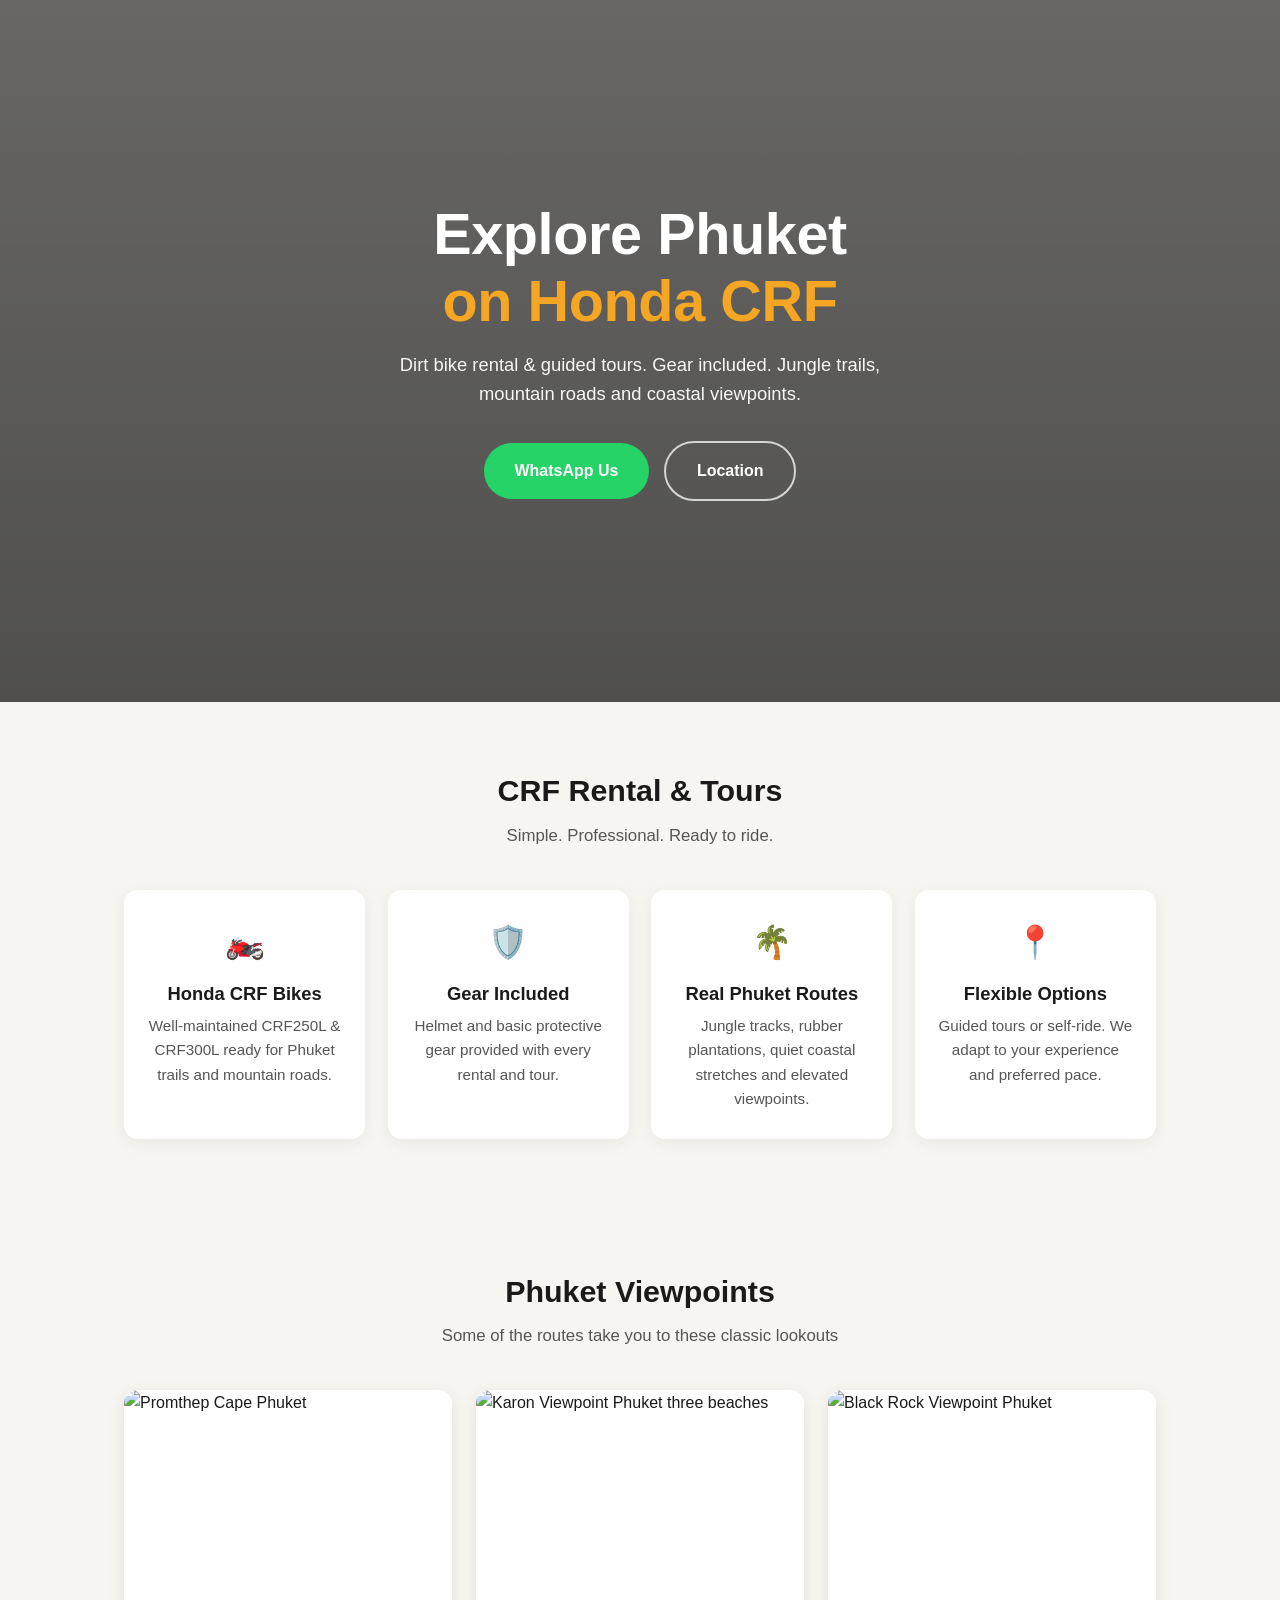
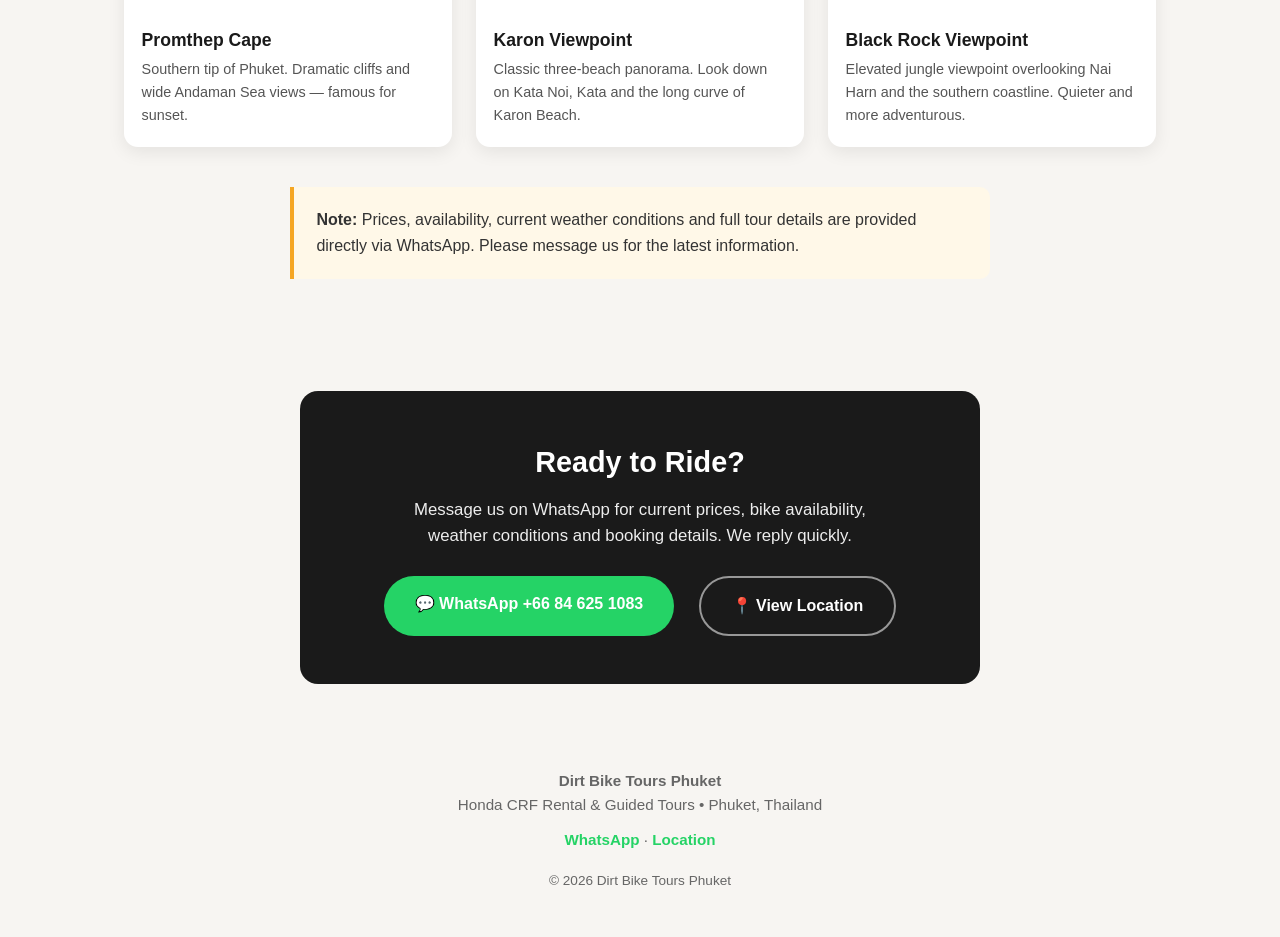
==== commit a30c5c2a: "Add files via upload" ====
--- a/index.html
+++ b/index.html
@@ -3,137 +3,111 @@
 <head>
   <meta charset="UTF-8">
   <meta name="viewport" content="width=device-width, initial-scale=1.0">
-  <title>Dirt Bike Tours Phuket | CRF Rental & Adventure Tours</title>
-  <meta name="description" content="Honda CRF dirt bike rental and guided tours in Phuket. Gear included. Explore jungle trails, mountain viewpoints and coastal roads.">
+  <title>Dirt Bike Tours Phuket | Honda CRF Rental & Guided Tours</title>
+  <meta name="description" content="Honda CRF dirt bike rental and guided tours in Phuket. Gear included. Contact us on WhatsApp for prices, availability and current conditions.">
   <style>
-    * {
-      margin: 0;
-      padding: 0;
-      box-sizing: border-box;
-    }
-
+    * { margin: 0; padding: 0; box-sizing: border-box; }
     body {
       font-family: -apple-system, BlinkMacSystemFont, 'Segoe UI', Roboto, Oxygen, Ubuntu, sans-serif;
       line-height: 1.6;
       color: #1a1a1a;
-      background: #f8f6f3;
+      background: #f7f5f2;
     }
 
     /* Hero */
     .hero {
-      background: linear-gradient(rgba(0,0,0,0.55), rgba(0,0,0,0.65)),
-                  url('https://images.unsplash.com/photo-1552465011-b4e21bf6e79a?w=1400&q=80') center/cover no-repeat;
-      min-height: 85vh;
+      background: linear-gradient(rgba(0,0,0,0.58), rgba(0,0,0,0.68)),
+                  url('https://images.unsplash.com/photo-1552465011-b4e21bf6e79a?w=1600&q=80') center/cover no-repeat;
+      min-height: 78vh;
       display: flex;
       align-items: center;
       justify-content: center;
       text-align: center;
-      color: white;
-      padding: 2rem 1.5rem;
-    }
-
+      color: #fff;
+      padding: 2.5rem 1.5rem;
+    }
     .hero-content h1 {
-      font-size: clamp(2.4rem, 7vw, 3.8rem);
+      font-size: clamp(2.3rem, 6.5vw, 3.6rem);
       font-weight: 800;
-      line-height: 1.1;
+      line-height: 1.15;
       margin-bottom: 1rem;
-      letter-spacing: -0.5px;
-    }
-
-    .hero-content h1 span {
-      color: #f5a623;
-    }
-
+      letter-spacing: -0.4px;
+    }
+    .hero-content h1 span { color: #f5a623; }
     .hero-content p {
-      font-size: 1.2rem;
-      max-width: 520px;
+      font-size: 1.15rem;
+      max-width: 540px;
       margin: 0 auto 2rem;
       opacity: 0.95;
     }
-
     .btn {
       display: inline-block;
-      padding: 0.95rem 1.8rem;
+      padding: 0.95rem 1.9rem;
       border-radius: 50px;
       font-weight: 700;
       font-size: 1rem;
       text-decoration: none;
       transition: all 0.25s ease;
-      border: none;
-      cursor: pointer;
-    }
-
+    }
     .btn-primary {
       background: #25D366;
-      color: white;
-    }
-
+      color: #fff;
+    }
     .btn-primary:hover {
       background: #1ebe57;
       transform: translateY(-2px);
     }
-
     .btn-outline {
       background: transparent;
-      color: white;
-      border: 2px solid rgba(255,255,255,0.8);
-      margin-left: 0.75rem;
-    }
-
+      color: #fff;
+      border: 2px solid rgba(255,255,255,0.75);
+      margin-left: 0.7rem;
+    }
     .btn-outline:hover {
-      background: white;
+      background: #fff;
       color: #1a1a1a;
     }
 
-    /* Section common */
     section {
       padding: 4rem 1.5rem;
-      max-width: 1100px;
+      max-width: 1080px;
       margin: 0 auto;
     }
-
     .section-title {
       text-align: center;
       margin-bottom: 2.5rem;
     }
-
     .section-title h2 {
-      font-size: 2rem;
+      font-size: 1.9rem;
       font-weight: 800;
       margin-bottom: 0.5rem;
     }
-
     .section-title p {
       color: #555;
-      font-size: 1.1rem;
+      font-size: 1.05rem;
     }
 
     /* Features */
     .features {
       display: grid;
-      grid-template-columns: repeat(auto-fit, minmax(240px, 1fr));
-      gap: 1.5rem;
-      margin-top: 1rem;
-    }
-
+      grid-template-columns: repeat(auto-fit, minmax(230px, 1fr));
+      gap: 1.4rem;
+    }
     .feature-card {
-      background: white;
-      padding: 1.75rem;
-      border-radius: 16px;
-      box-shadow: 0 4px 20px rgba(0,0,0,0.06);
-      text-align: center;
-    }
-
+      background: #fff;
+      padding: 1.7rem 1.4rem;
+      border-radius: 14px;
+      box-shadow: 0 4px 18px rgba(0,0,0,0.06);
+      text-align: center;
+    }
     .feature-card .icon {
-      font-size: 2.2rem;
-      margin-bottom: 0.8rem;
-    }
-
+      font-size: 2rem;
+      margin-bottom: 0.7rem;
+    }
     .feature-card h3 {
-      font-size: 1.2rem;
-      margin-bottom: 0.4rem;
-    }
-
+      font-size: 1.15rem;
+      margin-bottom: 0.35rem;
+    }
     .feature-card p {
       color: #555;
       font-size: 0.95rem;
@@ -143,92 +117,97 @@
     .gallery {
       display: grid;
       grid-template-columns: repeat(auto-fit, minmax(280px, 1fr));
-      gap: 1.25rem;
-    }
-
-    .gallery img {
+      gap: 1.5rem;
+    }
+    .gallery-item {
+      background: #fff;
+      border-radius: 14px;
+      overflow: hidden;
+      box-shadow: 0 5px 18px rgba(0,0,0,0.08);
+    }
+    .gallery-item img {
       width: 100%;
-      height: 240px;
+      height: 220px;
       object-fit: cover;
-      border-radius: 14px;
-      box-shadow: 0 6px 20px rgba(0,0,0,0.1);
-      transition: transform 0.3s ease;
-    }
-
-    .gallery img:hover {
-      transform: scale(1.03);
-    }
-
-    .photo-caption {
-      text-align: center;
+      display: block;
+    }
+    .gallery-item .caption {
+      padding: 1rem 1.1rem 1.2rem;
+    }
+    .gallery-item h3 {
+      font-size: 1.1rem;
+      margin-bottom: 0.25rem;
+    }
+    .gallery-item p {
       font-size: 0.9rem;
-      color: #666;
-      margin-top: 0.5rem;
-    }
-
-    /* CTA / Contact */
+      color: #555;
+    }
+
+    /* Note box */
+    .note {
+      background: #fff8e8;
+      border-left: 4px solid #f5a623;
+      padding: 1.3rem 1.4rem;
+      border-radius: 0 10px 10px 0;
+      margin: 2.5rem auto 0;
+      max-width: 700px;
+      font-size: 1rem;
+      color: #333;
+    }
+
+    /* Contact */
     .contact {
       background: #1a1a1a;
-      color: white;
-      border-radius: 20px;
+      color: #fff;
+      border-radius: 18px;
       padding: 3rem 2rem;
       text-align: center;
-      margin: 2rem 1.5rem 4rem;
-      max-width: 700px;
+      margin: 3rem 1.5rem 3.5rem;
+      max-width: 680px;
       margin-left: auto;
       margin-right: auto;
     }
-
     .contact h2 {
-      font-size: 1.9rem;
-      margin-bottom: 0.8rem;
-    }
-
+      font-size: 1.8rem;
+      margin-bottom: 0.7rem;
+    }
     .contact p {
-      opacity: 0.9;
-      margin-bottom: 1.8rem;
-      font-size: 1.1rem;
-    }
-
+      opacity: 0.92;
+      margin-bottom: 1.6rem;
+      font-size: 1.05rem;
+      max-width: 480px;
+      margin-left: auto;
+      margin-right: auto;
+    }
     .contact-buttons {
       display: flex;
       flex-wrap: wrap;
-      gap: 1rem;
+      gap: 0.9rem;
       justify-content: center;
     }
-
     .contact .btn-outline {
-      border-color: rgba(255,255,255,0.5);
-    }
-
+      border-color: rgba(255,255,255,0.55);
+    }
     .contact .btn-outline:hover {
-      background: white;
+      background: #fff;
       color: #1a1a1a;
     }
 
-    /* Footer */
     footer {
       text-align: center;
-      padding: 2rem 1.5rem 3rem;
+      padding: 1.8rem 1.5rem 2.8rem;
       color: #666;
       font-size: 0.95rem;
     }
-
     footer a {
       color: #25D366;
       text-decoration: none;
       font-weight: 600;
     }
 
-    /* Responsive tweaks */
     @media (max-width: 600px) {
-      .btn-outline {
-        margin-left: 0;
-        margin-top: 0.75rem;
-      }
-      .hero {
-        min-height: 75vh;
-      }
+      .btn-outline { margin-left: 0; margin-top: 0.6rem; }
+      .hero { min-height: 72vh; }
     }
   </style>
 </head>
@@ -237,11 +216,11 @@
   <!-- HERO -->
   <header class="hero">
     <div class="hero-content">
-      <h1>Ride the Real<br><span>Phuket</span></h1>
-      <p>Honda CRF dirt bike rental & guided tours. Gear included. Jungle trails, mountain viewpoints & coastal roads.</p>
+      <h1>Explore Phuket<br><span>on Honda CRF</span></h1>
+      <p>Dirt bike rental & guided tours. Gear included. Jungle trails, mountain roads and coastal viewpoints.</p>
       <div>
         <a href="https://wa.me/66846251083" class="btn btn-primary" target="_blank" rel="noopener">WhatsApp Us</a>
-        <a href="https://maps.app.goo.gl/a8knsdrs3tMnfh6C6" class="btn btn-outline" target="_blank" rel="noopener">Our Location</a>
+        <a href="https://maps.app.goo.gl/a8knsdrs3tMnfh6C6" class="btn btn-outline" target="_blank" rel="noopener">Location</a>
       </div>
     </div>
   </header>
@@ -250,60 +229,71 @@
   <section>
     <div class="section-title">
       <h2>CRF Rental & Tours</h2>
-      <p>Everything you need to explore the island</p>
-    </div>
-
+      <p>Simple. Professional. Ready to ride.</p>
+    </div>
     <div class="features">
       <div class="feature-card">
         <div class="icon">🏍️</div>
         <h3>Honda CRF Bikes</h3>
-        <p>Reliable CRF250L & CRF300L ready for Phuket trails and mountain roads.</p>
+        <p>Well-maintained CRF250L & CRF300L ready for Phuket trails and mountain roads.</p>
       </div>
       <div class="feature-card">
         <div class="icon">🛡️</div>
         <h3>Gear Included</h3>
-        <p>Helmet, gloves and basic protective gear provided with every rental and tour.</p>
+        <p>Helmet and basic protective gear provided with every rental and tour.</p>
       </div>
       <div class="feature-card">
         <div class="icon">🌴</div>
-        <h3>Explore the Island</h3>
-        <p>Jungle tracks, hidden viewpoints, rubber plantations and quiet coastal stretches.</p>
+        <h3>Real Phuket Routes</h3>
+        <p>Jungle tracks, rubber plantations, quiet coastal stretches and elevated viewpoints.</p>
       </div>
       <div class="feature-card">
         <div class="icon">📍</div>
-        <h3>Local Routes</h3>
-        <p>Guided rides or self-ride options. We help you discover the real Phuket.</p>
+        <h3>Flexible Options</h3>
+        <p>Guided tours or self-ride. We adapt to your experience and preferred pace.</p>
       </div>
     </div>
   </section>
 
-  <!-- PHOTOS -->
+  <!-- VIEWPOINTS -->
   <section>
     <div class="section-title">
       <h2>Phuket Viewpoints</h2>
-      <p>This is the side of the island most tourists never see</p>
-    </div>
-
+      <p>Some of the routes take you to these classic lookouts</p>
+    </div>
     <div class="gallery">
-      <div>
-        <img src="https://images.unsplash.com/photo-1552465011-b4e21bf6e79a?w=800&q=80" alt="Phuket tropical coast and mountains">
-        <p class="photo-caption">Coastal mountains & turquoise water</p>
-      </div>
-      <div>
-        <img src="https://images.unsplash.com/photo-1507525428034-b723cf961d3e?w=800&q=80" alt="Tropical beach viewpoint Phuket">
-        <p class="photo-caption">Hidden beaches & jungle edges</p>
-      </div>
-      <div>
-        <img src="https://images.unsplash.com/photo-1544551763-46a013bb70d5?w=800&q=80" alt="Phuket island aerial view">
-        <p class="photo-caption">Island views from the hills</p>
-      </div>
+      <div class="gallery-item">
+        <img src="https://images.unsplash.com/photo-1507525428034-b723cf961d3e?w=800&q=80" alt="Promthep Cape Phuket">
+        <div class="caption">
+          <h3>Promthep Cape</h3>
+          <p>Southern tip of Phuket. Dramatic cliffs and wide Andaman Sea views — famous for sunset.</p>
+        </div>
+      </div>
+      <div class="gallery-item">
+        <img src="https://images.unsplash.com/photo-1544551763-46a013bb70d5?w=800&q=80" alt="Karon Viewpoint Phuket three beaches">
+        <div class="caption">
+          <h3>Karon Viewpoint</h3>
+          <p>Classic three-beach panorama. Look down on Kata Noi, Kata and the long curve of Karon Beach.</p>
+        </div>
+      </div>
+      <div class="gallery-item">
+        <img src="https://images.unsplash.com/photo-1552465011-b4e21bf6e79a?w=800&q=80" alt="Black Rock Viewpoint Phuket">
+        <div class="caption">
+          <h3>Black Rock Viewpoint</h3>
+          <p>Elevated jungle viewpoint overlooking Nai Harn and the southern coastline. Quieter and more adventurous.</p>
+        </div>
+      </div>
+    </div>
+
+    <div class="note">
+      <strong>Note:</strong> Prices, availability, current weather conditions and full tour details are provided directly via WhatsApp. Please message us for the latest information.
     </div>
   </section>
 
-  <!-- CONTACT CTA -->
+  <!-- CONTACT -->
   <div class="contact">
     <h2>Ready to Ride?</h2>
-    <p>Message us on WhatsApp for availability, bike options and current tour prices. We reply fast.</p>
+    <p>Message us on WhatsApp for current prices, bike availability, weather conditions and booking details. We reply quickly.</p>
     <div class="contact-buttons">
       <a href="https://wa.me/66846251083" class="btn btn-primary" target="_blank" rel="noopener">💬 WhatsApp +66 84 625 1083</a>
       <a href="https://maps.app.goo.gl/a8knsdrs3tMnfh6C6" class="btn btn-outline" target="_blank" rel="noopener">📍 View Location</a>
@@ -313,12 +303,12 @@
   <!-- FOOTER -->
   <footer>
     <p><strong>Dirt Bike Tours Phuket</strong></p>
-    <p>CRF Rental & Adventure Tours • Phuket, Thailand</p>
-    <p style="margin-top: 0.8rem;">
+    <p>Honda CRF Rental & Guided Tours • Phuket, Thailand</p>
+    <p style="margin-top: 0.7rem;">
       <a href="https://wa.me/66846251083" target="_blank" rel="noopener">WhatsApp</a> · 
       <a href="https://maps.app.goo.gl/a8knsdrs3tMnfh6C6" target="_blank" rel="noopener">Location</a>
     </p>
-    <p style="margin-top: 1.2rem; font-size: 0.85rem;">© 2026 Dirt Bike Tours Phuket</p>
+    <p style="margin-top: 1.1rem; font-size: 0.85rem;">© 2026 Dirt Bike Tours Phuket</p>
   </footer>
 
 </body>
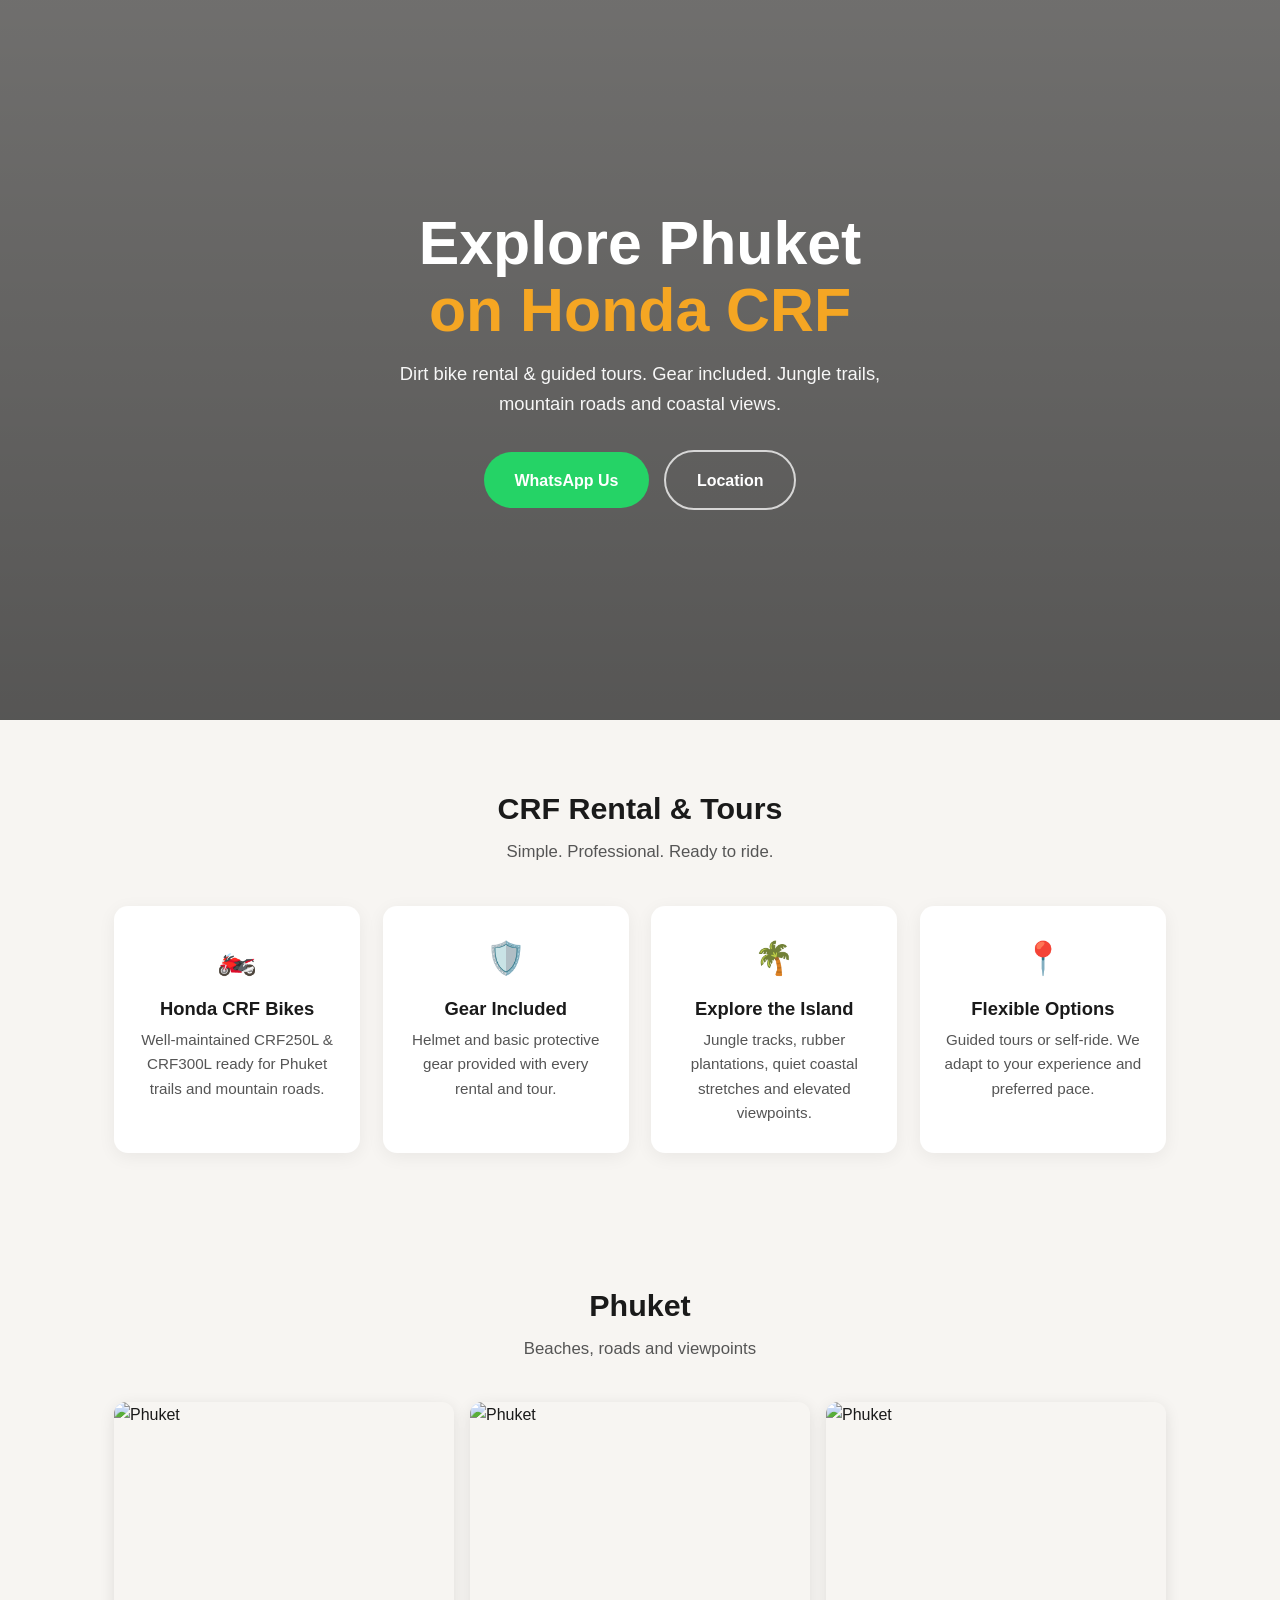
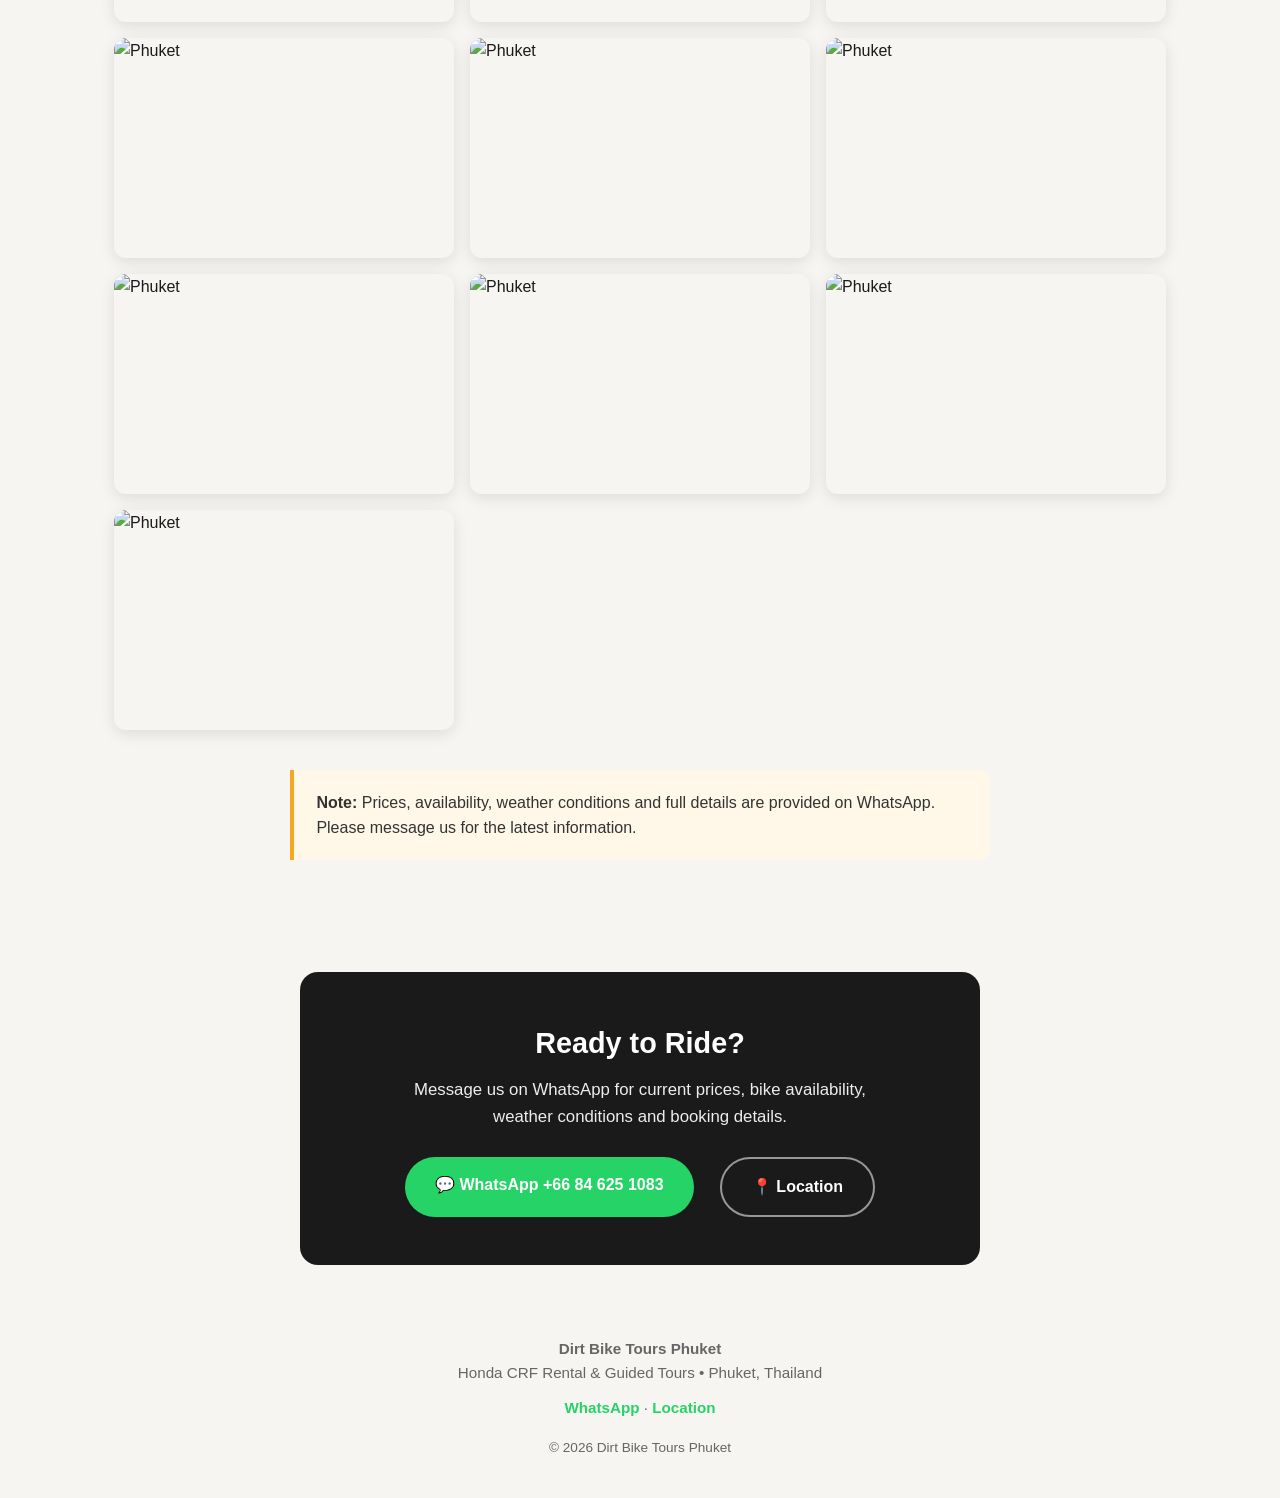
==== commit 798d6004: "Add files via upload" ====
--- a/index.html
+++ b/index.html
@@ -3,22 +3,20 @@
 <head>
   <meta charset="UTF-8">
   <meta name="viewport" content="width=device-width, initial-scale=1.0">
-  <title>Dirt Bike Tours Phuket | Honda CRF Rental & Guided Tours</title>
-  <meta name="description" content="Honda CRF dirt bike rental and guided tours in Phuket. Gear included. Contact us on WhatsApp for prices, availability and current conditions.">
+  <title>Dirt Bike Tours Phuket | Honda CRF Rental & Tours</title>
+  <meta name="description" content="Honda CRF dirt bike rental and guided tours in Phuket. Gear included. Contact us on WhatsApp for prices and details.">
   <style>
     * { margin: 0; padding: 0; box-sizing: border-box; }
     body {
-      font-family: -apple-system, BlinkMacSystemFont, 'Segoe UI', Roboto, Oxygen, Ubuntu, sans-serif;
+      font-family: -apple-system, BlinkMacSystemFont, 'Segoe UI', Roboto, sans-serif;
       line-height: 1.6;
       color: #1a1a1a;
       background: #f7f5f2;
     }
-
-    /* Hero */
     .hero {
-      background: linear-gradient(rgba(0,0,0,0.58), rgba(0,0,0,0.68)),
+      background: linear-gradient(rgba(0,0,0,0.55), rgba(0,0,0,0.65)),
                   url('https://images.unsplash.com/photo-1552465011-b4e21bf6e79a?w=1600&q=80') center/cover no-repeat;
-      min-height: 78vh;
+      min-height: 80vh;
       display: flex;
       align-items: center;
       justify-content: center;
@@ -26,17 +24,16 @@
       color: #fff;
       padding: 2.5rem 1.5rem;
     }
-    .hero-content h1 {
-      font-size: clamp(2.3rem, 6.5vw, 3.6rem);
+    .hero h1 {
+      font-size: clamp(2.4rem, 7vw, 3.8rem);
       font-weight: 800;
-      line-height: 1.15;
+      line-height: 1.1;
       margin-bottom: 1rem;
-      letter-spacing: -0.4px;
-    }
-    .hero-content h1 span { color: #f5a623; }
-    .hero-content p {
+    }
+    .hero h1 span { color: #f5a623; }
+    .hero p {
       font-size: 1.15rem;
-      max-width: 540px;
+      max-width: 520px;
       margin: 0 auto 2rem;
       opacity: 0.95;
     }
@@ -49,11 +46,11 @@
       text-decoration: none;
       transition: all 0.25s ease;
     }
-    .btn-primary {
+    .btn-green {
       background: #25D366;
       color: #fff;
     }
-    .btn-primary:hover {
+    .btn-green:hover {
       background: #1ebe57;
       transform: translateY(-2px);
     }
@@ -67,10 +64,9 @@
       background: #fff;
       color: #1a1a1a;
     }
-
     section {
       padding: 4rem 1.5rem;
-      max-width: 1080px;
+      max-width: 1100px;
       margin: 0 auto;
     }
     .section-title {
@@ -80,89 +76,57 @@
     .section-title h2 {
       font-size: 1.9rem;
       font-weight: 800;
-      margin-bottom: 0.5rem;
+      margin-bottom: 0.4rem;
     }
     .section-title p {
       color: #555;
       font-size: 1.05rem;
     }
-
-    /* Features */
     .features {
       display: grid;
       grid-template-columns: repeat(auto-fit, minmax(230px, 1fr));
       gap: 1.4rem;
     }
-    .feature-card {
+    .feature {
       background: #fff;
       padding: 1.7rem 1.4rem;
       border-radius: 14px;
       box-shadow: 0 4px 18px rgba(0,0,0,0.06);
       text-align: center;
     }
-    .feature-card .icon {
-      font-size: 2rem;
-      margin-bottom: 0.7rem;
-    }
-    .feature-card h3 {
-      font-size: 1.15rem;
-      margin-bottom: 0.35rem;
-    }
-    .feature-card p {
-      color: #555;
-      font-size: 0.95rem;
-    }
-
-    /* Gallery */
+    .feature .icon { font-size: 2rem; margin-bottom: 0.6rem; }
+    .feature h3 { font-size: 1.15rem; margin-bottom: 0.3rem; }
+    .feature p { color: #555; font-size: 0.95rem; }
     .gallery {
       display: grid;
-      grid-template-columns: repeat(auto-fit, minmax(280px, 1fr));
-      gap: 1.5rem;
-    }
-    .gallery-item {
-      background: #fff;
-      border-radius: 14px;
-      overflow: hidden;
-      box-shadow: 0 5px 18px rgba(0,0,0,0.08);
-    }
-    .gallery-item img {
+      grid-template-columns: repeat(auto-fit, minmax(260px, 1fr));
+      gap: 1rem;
+    }
+    .gallery img {
       width: 100%;
       height: 220px;
       object-fit: cover;
+      border-radius: 12px;
       display: block;
-    }
-    .gallery-item .caption {
-      padding: 1rem 1.1rem 1.2rem;
-    }
-    .gallery-item h3 {
-      font-size: 1.1rem;
-      margin-bottom: 0.25rem;
-    }
-    .gallery-item p {
-      font-size: 0.9rem;
-      color: #555;
-    }
-
-    /* Note box */
+      box-shadow: 0 4px 15px rgba(0,0,0,0.1);
+    }
     .note {
       background: #fff8e8;
       border-left: 4px solid #f5a623;
-      padding: 1.3rem 1.4rem;
+      padding: 1.2rem 1.4rem;
       border-radius: 0 10px 10px 0;
       margin: 2.5rem auto 0;
       max-width: 700px;
       font-size: 1rem;
       color: #333;
     }
-
-    /* Contact */
     .contact {
       background: #1a1a1a;
       color: #fff;
       border-radius: 18px;
       padding: 3rem 2rem;
       text-align: center;
-      margin: 3rem 1.5rem 3.5rem;
+      margin: 3rem 1.5rem;
       max-width: 680px;
       margin-left: auto;
       margin-right: auto;
@@ -175,7 +139,7 @@
       opacity: 0.92;
       margin-bottom: 1.6rem;
       font-size: 1.05rem;
-      max-width: 480px;
+      max-width: 460px;
       margin-left: auto;
       margin-right: auto;
     }
@@ -192,10 +156,9 @@
       background: #fff;
       color: #1a1a1a;
     }
-
     footer {
       text-align: center;
-      padding: 1.8rem 1.5rem 2.8rem;
+      padding: 1.5rem 1.5rem 2.5rem;
       color: #666;
       font-size: 0.95rem;
     }
@@ -204,10 +167,9 @@
       text-decoration: none;
       font-weight: 600;
     }
-
     @media (max-width: 600px) {
       .btn-outline { margin-left: 0; margin-top: 0.6rem; }
-      .hero { min-height: 72vh; }
+      .hero { min-height: 75vh; }
     }
   </style>
 </head>
@@ -215,39 +177,39 @@
 
   <!-- HERO -->
   <header class="hero">
-    <div class="hero-content">
+    <div>
       <h1>Explore Phuket<br><span>on Honda CRF</span></h1>
-      <p>Dirt bike rental & guided tours. Gear included. Jungle trails, mountain roads and coastal viewpoints.</p>
+      <p>Dirt bike rental & guided tours. Gear included. Jungle trails, mountain roads and coastal views.</p>
       <div>
-        <a href="https://wa.me/66846251083" class="btn btn-primary" target="_blank" rel="noopener">WhatsApp Us</a>
+        <a href="https://wa.me/66846251083" class="btn btn-green" target="_blank" rel="noopener">WhatsApp Us</a>
         <a href="https://maps.app.goo.gl/a8knsdrs3tMnfh6C6" class="btn btn-outline" target="_blank" rel="noopener">Location</a>
       </div>
     </div>
   </header>
 
-  <!-- WHAT WE OFFER -->
+  <!-- FEATURES -->
   <section>
     <div class="section-title">
       <h2>CRF Rental & Tours</h2>
       <p>Simple. Professional. Ready to ride.</p>
     </div>
     <div class="features">
-      <div class="feature-card">
+      <div class="feature">
         <div class="icon">🏍️</div>
         <h3>Honda CRF Bikes</h3>
         <p>Well-maintained CRF250L & CRF300L ready for Phuket trails and mountain roads.</p>
       </div>
-      <div class="feature-card">
+      <div class="feature">
         <div class="icon">🛡️</div>
         <h3>Gear Included</h3>
         <p>Helmet and basic protective gear provided with every rental and tour.</p>
       </div>
-      <div class="feature-card">
+      <div class="feature">
         <div class="icon">🌴</div>
-        <h3>Real Phuket Routes</h3>
+        <h3>Explore the Island</h3>
         <p>Jungle tracks, rubber plantations, quiet coastal stretches and elevated viewpoints.</p>
       </div>
-      <div class="feature-card">
+      <div class="feature">
         <div class="icon">📍</div>
         <h3>Flexible Options</h3>
         <p>Guided tours or self-ride. We adapt to your experience and preferred pace.</p>
@@ -255,48 +217,37 @@
     </div>
   </section>
 
-  <!-- VIEWPOINTS -->
+  <!-- PHOTO GALLERY (10 images) -->
   <section>
     <div class="section-title">
-      <h2>Phuket Viewpoints</h2>
-      <p>Some of the routes take you to these classic lookouts</p>
+      <h2>Phuket</h2>
+      <p>Beaches, roads and viewpoints</p>
     </div>
     <div class="gallery">
-      <div class="gallery-item">
-        <img src="https://images.unsplash.com/photo-1507525428034-b723cf961d3e?w=800&q=80" alt="Promthep Cape Phuket">
-        <div class="caption">
-          <h3>Promthep Cape</h3>
-          <p>Southern tip of Phuket. Dramatic cliffs and wide Andaman Sea views — famous for sunset.</p>
-        </div>
-      </div>
-      <div class="gallery-item">
-        <img src="https://images.unsplash.com/photo-1544551763-46a013bb70d5?w=800&q=80" alt="Karon Viewpoint Phuket three beaches">
-        <div class="caption">
-          <h3>Karon Viewpoint</h3>
-          <p>Classic three-beach panorama. Look down on Kata Noi, Kata and the long curve of Karon Beach.</p>
-        </div>
-      </div>
-      <div class="gallery-item">
-        <img src="https://images.unsplash.com/photo-1552465011-b4e21bf6e79a?w=800&q=80" alt="Black Rock Viewpoint Phuket">
-        <div class="caption">
-          <h3>Black Rock Viewpoint</h3>
-          <p>Elevated jungle viewpoint overlooking Nai Harn and the southern coastline. Quieter and more adventurous.</p>
-        </div>
-      </div>
+      <img src="https://images.unsplash.com/photo-1552465011-b4e21bf6e79a?w=800&q=80" alt="Phuket">
+      <img src="https://images.unsplash.com/photo-1507525428034-b723cf961d3e?w=800&q=80" alt="Phuket">
+      <img src="https://images.unsplash.com/photo-1544551763-46a013bb70d5?w=800&q=80" alt="Phuket">
+      <img src="https://images.unsplash.com/photo-1589394815804-964ed0be2eb5?w=800&q=80" alt="Phuket">
+      <img src="https://images.unsplash.com/photo-1506905925346-21bda4d32df4?w=800&q=80" alt="Phuket">
+      <img src="https://images.unsplash.com/photo-1469854523086-cc02fe5d8800?w=800&q=80" alt="Phuket">
+      <img src="https://images.unsplash.com/photo-1476514525535-07fb3b4ae5f1?w=800&q=80" alt="Phuket">
+      <img src="https://images.unsplash.com/photo-1488646953014-85cb44e25828?w=800&q=80" alt="Phuket">
+      <img src="https://images.unsplash.com/photo-1501785888041-af3ef285b470?w=800&q=80" alt="Phuket">
+      <img src="https://images.unsplash.com/photo-1470071459604-3b5ec3a7fe05?w=800&q=80" alt="Phuket">
     </div>
 
     <div class="note">
-      <strong>Note:</strong> Prices, availability, current weather conditions and full tour details are provided directly via WhatsApp. Please message us for the latest information.
+      <strong>Note:</strong> Prices, availability, weather conditions and full details are provided on WhatsApp. Please message us for the latest information.
     </div>
   </section>
 
   <!-- CONTACT -->
   <div class="contact">
     <h2>Ready to Ride?</h2>
-    <p>Message us on WhatsApp for current prices, bike availability, weather conditions and booking details. We reply quickly.</p>
+    <p>Message us on WhatsApp for current prices, bike availability, weather conditions and booking details.</p>
     <div class="contact-buttons">
-      <a href="https://wa.me/66846251083" class="btn btn-primary" target="_blank" rel="noopener">💬 WhatsApp +66 84 625 1083</a>
-      <a href="https://maps.app.goo.gl/a8knsdrs3tMnfh6C6" class="btn btn-outline" target="_blank" rel="noopener">📍 View Location</a>
+      <a href="https://wa.me/66846251083" class="btn btn-green" target="_blank" rel="noopener">💬 WhatsApp +66 84 625 1083</a>
+      <a href="https://maps.app.goo.gl/a8knsdrs3tMnfh6C6" class="btn btn-outline" target="_blank" rel="noopener">📍 Location</a>
     </div>
   </div>
 
@@ -308,7 +259,7 @@
       <a href="https://wa.me/66846251083" target="_blank" rel="noopener">WhatsApp</a> · 
       <a href="https://maps.app.goo.gl/a8knsdrs3tMnfh6C6" target="_blank" rel="noopener">Location</a>
     </p>
-    <p style="margin-top: 1.1rem; font-size: 0.85rem;">© 2026 Dirt Bike Tours Phuket</p>
+    <p style="margin-top: 1rem; font-size: 0.85rem;">© 2026 Dirt Bike Tours Phuket</p>
   </footer>
 
 </body>
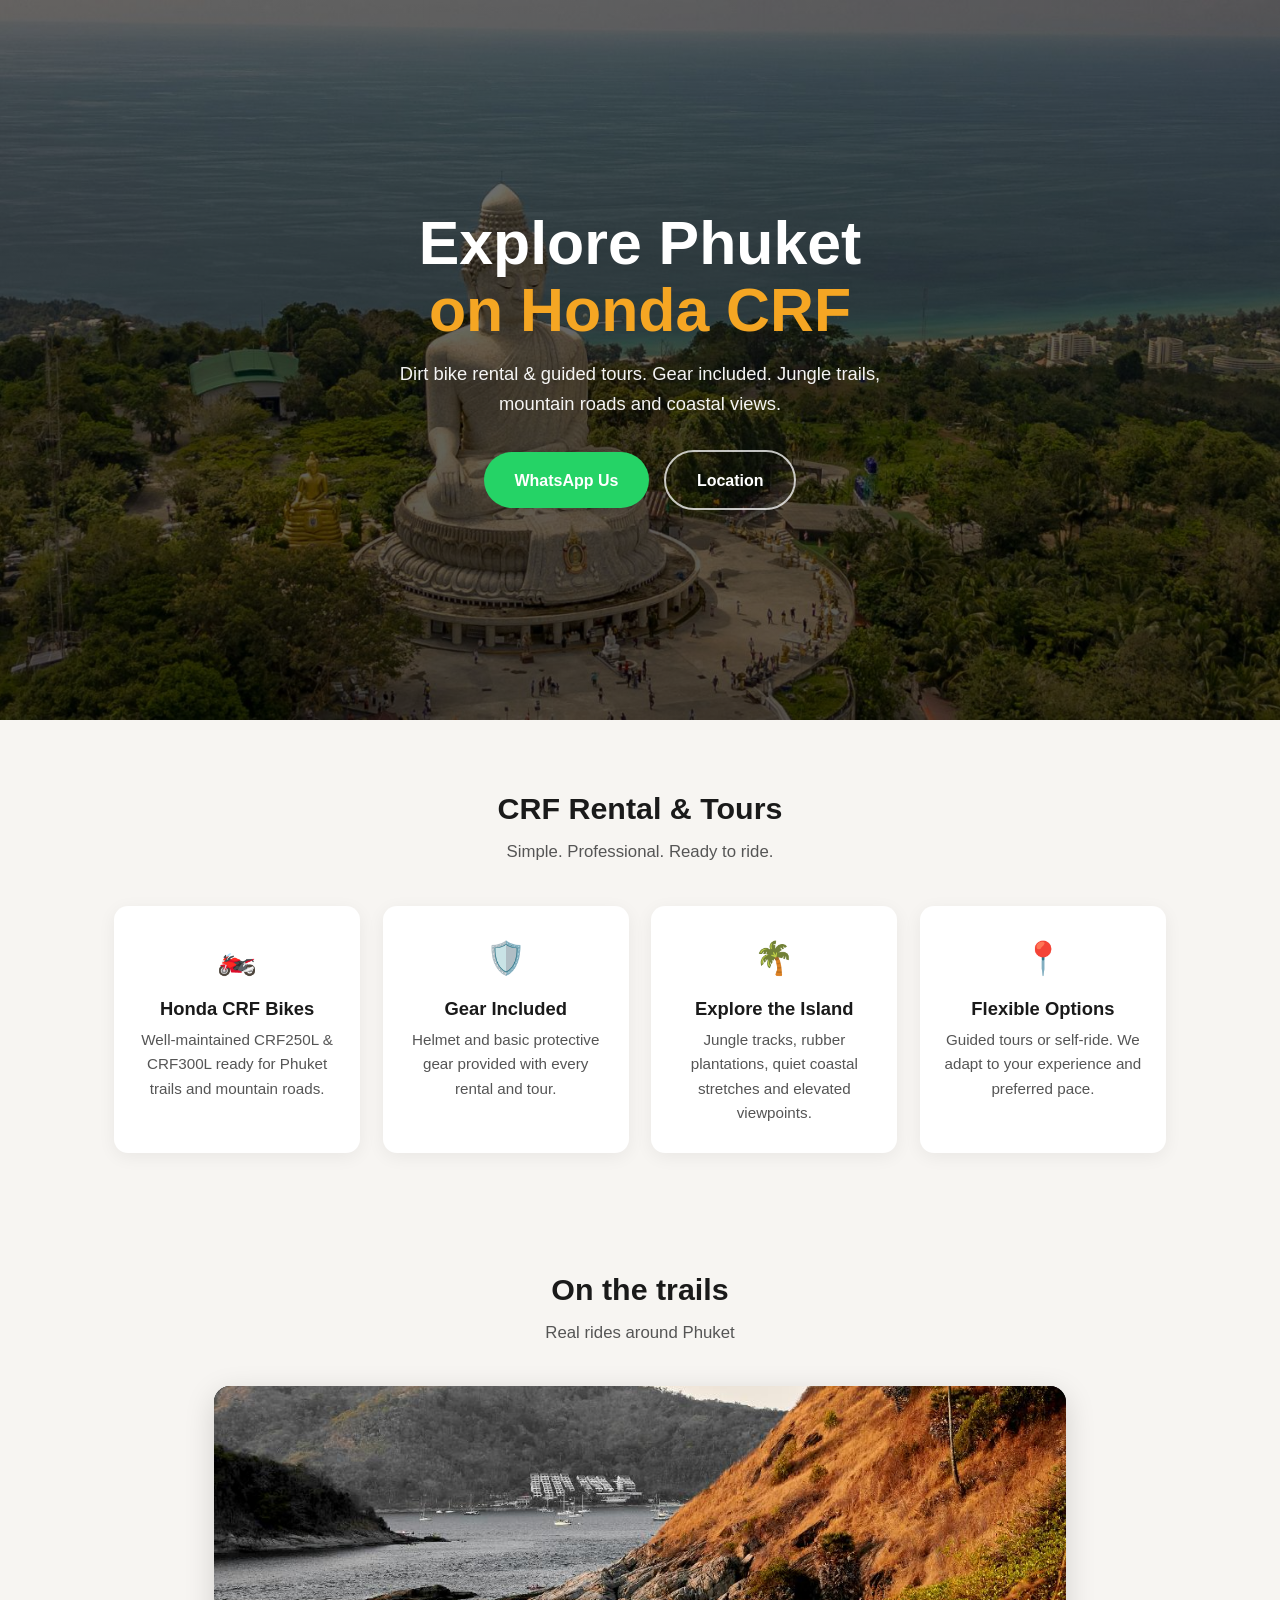
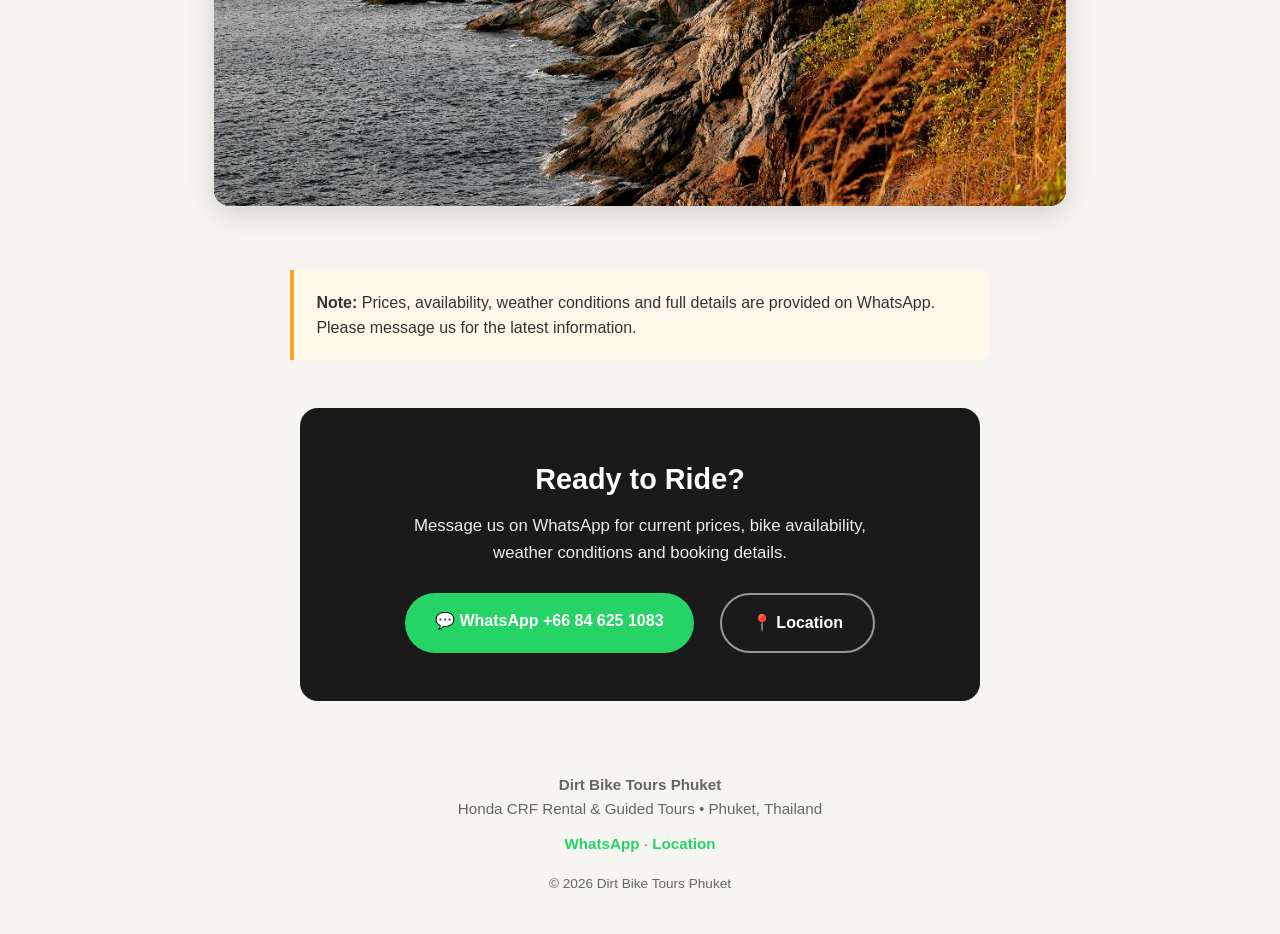
==== commit 4449cfb8: "Add files via upload" ====
--- a/index.html
+++ b/index.html
@@ -15,7 +15,7 @@
     }
     .hero {
       background: linear-gradient(rgba(0,0,0,0.55), rgba(0,0,0,0.65)),
-                  url('https://images.unsplash.com/photo-1552465011-b4e21bf6e79a?w=1600&q=80') center/cover no-repeat;
+                  url('photo1.jpg') center/cover no-repeat;
       min-height: 80vh;
       display: flex;
       align-items: center;
@@ -97,19 +97,36 @@
     .feature .icon { font-size: 2rem; margin-bottom: 0.6rem; }
     .feature h3 { font-size: 1.15rem; margin-bottom: 0.3rem; }
     .feature p { color: #555; font-size: 0.95rem; }
-    .gallery {
-      display: grid;
-      grid-template-columns: repeat(auto-fit, minmax(260px, 1fr));
-      gap: 1rem;
-    }
-    .gallery img {
+
+    /* Slideshow */
+    .slideshow-section {
+      padding: 3rem 1.5rem 4rem;
+      max-width: 900px;
+      margin: 0 auto;
+    }
+    .slideshow {
+      position: relative;
       width: 100%;
-      height: 220px;
+      height: 420px;
+      border-radius: 16px;
+      overflow: hidden;
+      box-shadow: 0 8px 30px rgba(0,0,0,0.15);
+      background: #111;
+    }
+    .slideshow img {
+      position: absolute;
+      top: 0;
+      left: 0;
+      width: 100%;
+      height: 100%;
       object-fit: cover;
-      border-radius: 12px;
-      display: block;
-      box-shadow: 0 4px 15px rgba(0,0,0,0.1);
-    }
+      opacity: 0;
+      transition: opacity 0.8s ease;
+    }
+    .slideshow img.active {
+      opacity: 1;
+    }
+
     .note {
       background: #fff8e8;
       border-left: 4px solid #f5a623;
@@ -170,6 +187,7 @@
     @media (max-width: 600px) {
       .btn-outline { margin-left: 0; margin-top: 0.6rem; }
       .hero { min-height: 75vh; }
+      .slideshow { height: 300px; }
     }
   </style>
 </head>
@@ -217,29 +235,32 @@
     </div>
   </section>
 
-  <!-- PHOTO GALLERY (10 images) -->
-  <section>
+  <!-- SLIDESHOW -->
+  <div class="slideshow-section">
     <div class="section-title">
-      <h2>Phuket</h2>
-      <p>Beaches, roads and viewpoints</p>
-    </div>
-    <div class="gallery">
-      <img src="https://images.unsplash.com/photo-1552465011-b4e21bf6e79a?w=800&q=80" alt="Phuket">
-      <img src="https://images.unsplash.com/photo-1507525428034-b723cf961d3e?w=800&q=80" alt="Phuket">
-      <img src="https://images.unsplash.com/photo-1544551763-46a013bb70d5?w=800&q=80" alt="Phuket">
-      <img src="https://images.unsplash.com/photo-1589394815804-964ed0be2eb5?w=800&q=80" alt="Phuket">
-      <img src="https://images.unsplash.com/photo-1506905925346-21bda4d32df4?w=800&q=80" alt="Phuket">
-      <img src="https://images.unsplash.com/photo-1469854523086-cc02fe5d8800?w=800&q=80" alt="Phuket">
-      <img src="https://images.unsplash.com/photo-1476514525535-07fb3b4ae5f1?w=800&q=80" alt="Phuket">
-      <img src="https://images.unsplash.com/photo-1488646953014-85cb44e25828?w=800&q=80" alt="Phuket">
-      <img src="https://images.unsplash.com/photo-1501785888041-af3ef285b470?w=800&q=80" alt="Phuket">
-      <img src="https://images.unsplash.com/photo-1470071459604-3b5ec3a7fe05?w=800&q=80" alt="Phuket">
-    </div>
-
-    <div class="note">
-      <strong>Note:</strong> Prices, availability, weather conditions and full details are provided on WhatsApp. Please message us for the latest information.
-    </div>
-  </section>
+      <h2>On the trails</h2>
+      <p>Real rides around Phuket</p>
+    </div>
+    <div class="slideshow" id="slideshow">
+      <img src="photo1.jpg" class="active" alt="">
+      <img src="photo2.jpg" alt="">
+      <img src="photo3.jpg" alt="">
+      <img src="photo4.jpg" alt="">
+      <img src="photo5.jpg" alt="">
+      <img src="photo6.jpg" alt="">
+      <img src="photo7.jpg" alt="">
+      <img src="photo8.jpg" alt="">
+      <img src="photo9.jpg" alt="">
+      <img src="photo10.jpg" alt="">
+      <img src="photo11.jpg" alt="">
+      <img src="photo12.jpg" alt="">
+      <img src="photo13.jpg" alt="">
+    </div>
+  </div>
+
+  <div class="note" style="margin: 0 auto 2rem; max-width: 700px;">
+    <strong>Note:</strong> Prices, availability, weather conditions and full details are provided on WhatsApp. Please message us for the latest information.
+  </div>
 
   <!-- CONTACT -->
   <div class="contact">
@@ -262,5 +283,15 @@
     <p style="margin-top: 1rem; font-size: 0.85rem;">© 2026 Dirt Bike Tours Phuket</p>
   </footer>
 
+  <script>
+    const slides = document.querySelectorAll('#slideshow img');
+    let current = 0;
+    setInterval(() => {
+      slides[current].classList.remove('active');
+      current = (current + 1) % slides.length;
+      slides[current].classList.add('active');
+    }, 2000);
+  </script>
+
 </body>
 </html>
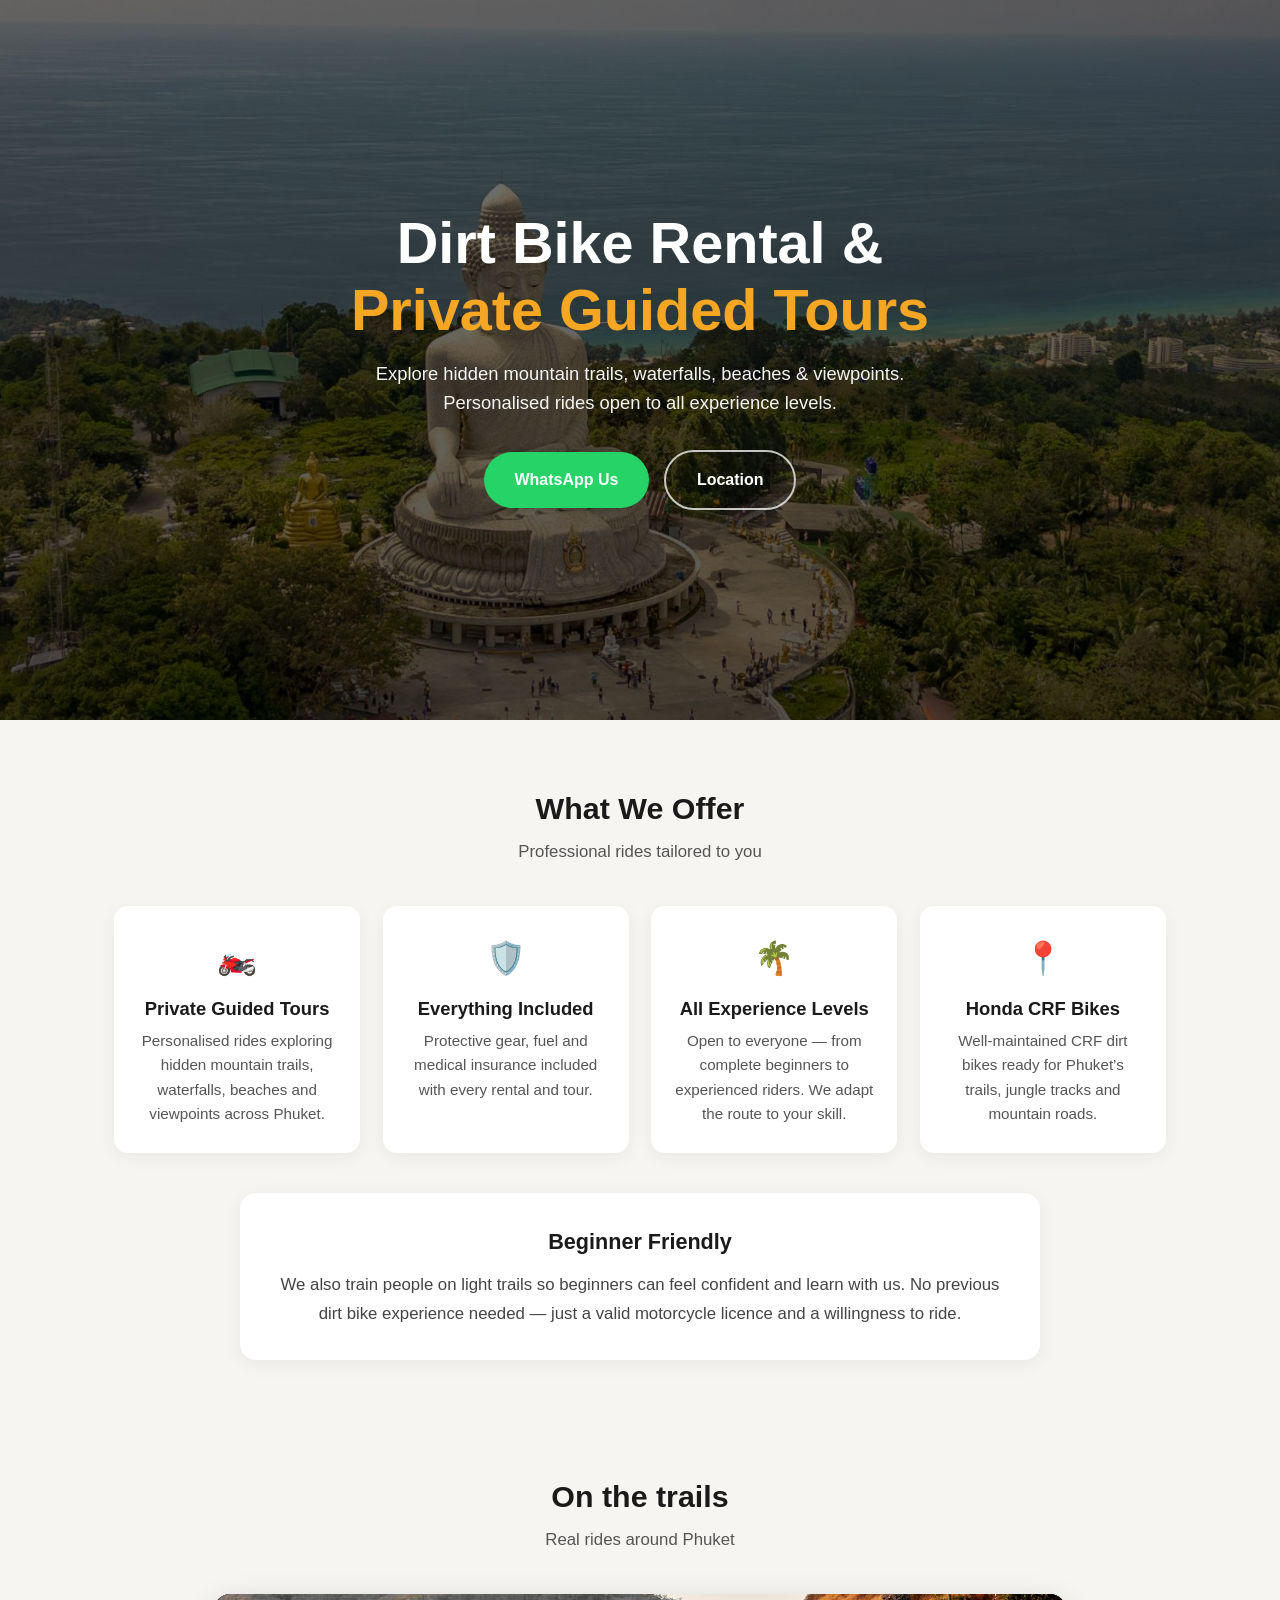
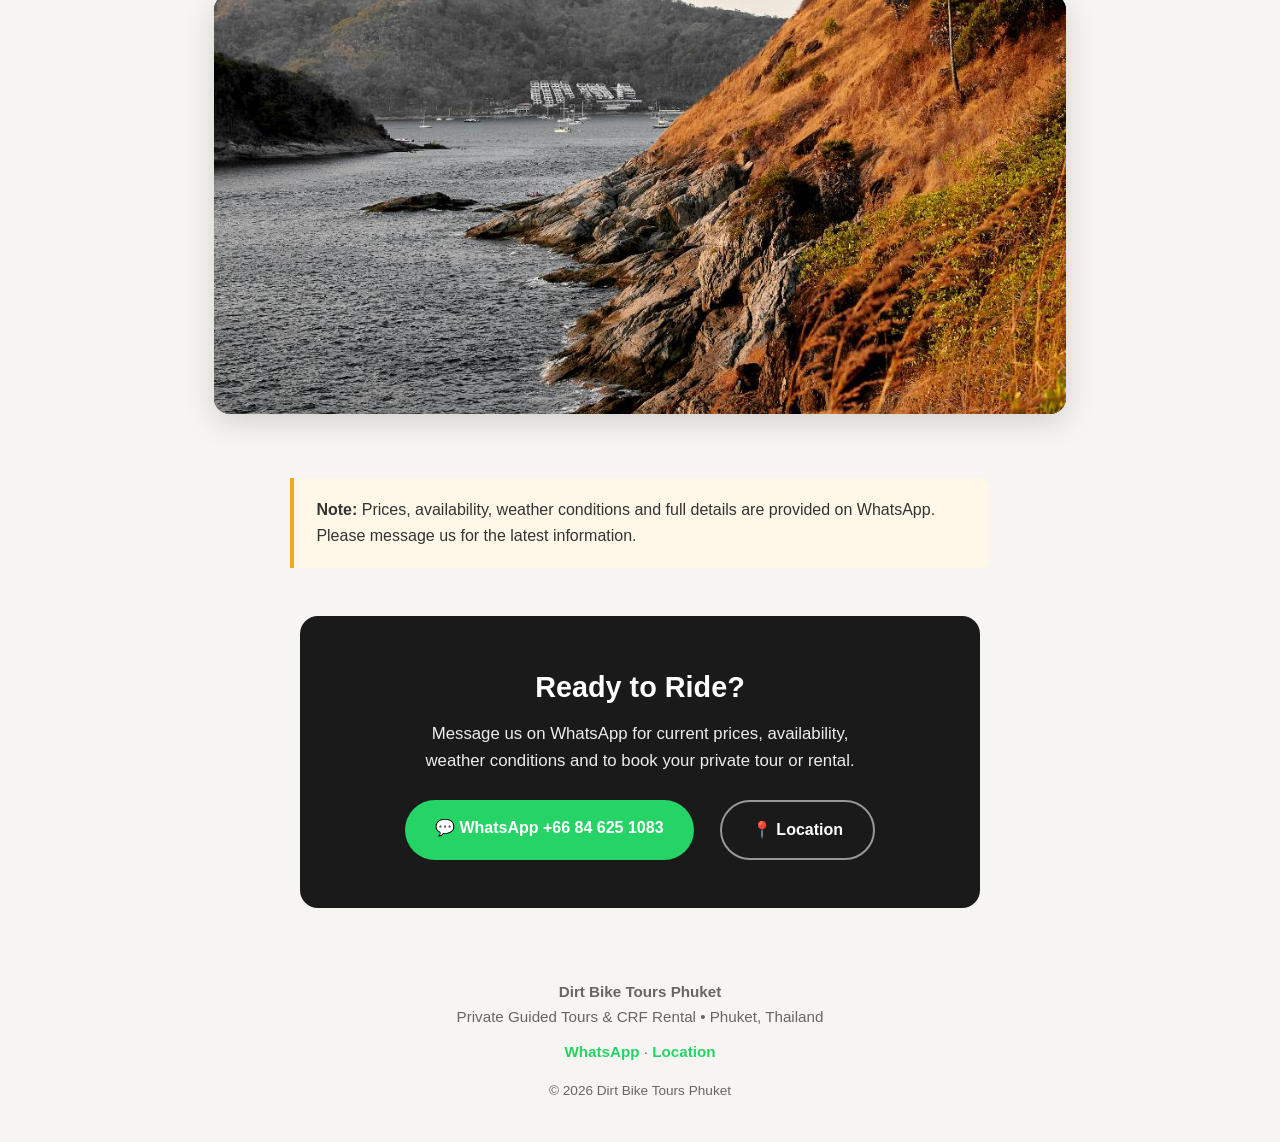
==== commit ddbacfb3: "Add files via upload" ====
--- a/index.html
+++ b/index.html
@@ -3,8 +3,8 @@
 <head>
   <meta charset="UTF-8">
   <meta name="viewport" content="width=device-width, initial-scale=1.0">
-  <title>Dirt Bike Tours Phuket | Honda CRF Rental & Tours</title>
-  <meta name="description" content="Honda CRF dirt bike rental and guided tours in Phuket. Gear included. Contact us on WhatsApp for prices and details.">
+  <title>Dirt Bike Tours Phuket | Private Guided Tours & Rental</title>
+  <meta name="description" content="Dirt bike rental and private guided tours in Phuket. Explore hidden trails, waterfalls, beaches and viewpoints. Protective gear, fuel and medical insurance included. Beginner friendly.">
   <style>
     * { margin: 0; padding: 0; box-sizing: border-box; }
     body {
@@ -25,15 +25,15 @@
       padding: 2.5rem 1.5rem;
     }
     .hero h1 {
-      font-size: clamp(2.4rem, 7vw, 3.8rem);
+      font-size: clamp(2.3rem, 6.5vw, 3.6rem);
       font-weight: 800;
-      line-height: 1.1;
+      line-height: 1.15;
       margin-bottom: 1rem;
     }
     .hero h1 span { color: #f5a623; }
     .hero p {
       font-size: 1.15rem;
-      max-width: 520px;
+      max-width: 540px;
       margin: 0 auto 2rem;
       opacity: 0.95;
     }
@@ -84,7 +84,7 @@
     }
     .features {
       display: grid;
-      grid-template-columns: repeat(auto-fit, minmax(230px, 1fr));
+      grid-template-columns: repeat(auto-fit, minmax(240px, 1fr));
       gap: 1.4rem;
     }
     .feature {
@@ -95,8 +95,30 @@
       text-align: center;
     }
     .feature .icon { font-size: 2rem; margin-bottom: 0.6rem; }
-    .feature h3 { font-size: 1.15rem; margin-bottom: 0.3rem; }
+    .feature h3 { font-size: 1.15rem; margin-bottom: 0.35rem; }
     .feature p { color: #555; font-size: 0.95rem; }
+
+    .beginner-box {
+      background: #fff;
+      border-radius: 16px;
+      padding: 2rem 1.8rem;
+      margin-top: 2.5rem;
+      box-shadow: 0 4px 20px rgba(0,0,0,0.06);
+      text-align: center;
+      max-width: 800px;
+      margin-left: auto;
+      margin-right: auto;
+    }
+    .beginner-box h3 {
+      font-size: 1.35rem;
+      margin-bottom: 0.7rem;
+      color: #1a1a1a;
+    }
+    .beginner-box p {
+      color: #444;
+      font-size: 1.05rem;
+      line-height: 1.7;
+    }
 
     /* Slideshow */
     .slideshow-section {
@@ -132,7 +154,7 @@
       border-left: 4px solid #f5a623;
       padding: 1.2rem 1.4rem;
       border-radius: 0 10px 10px 0;
-      margin: 2.5rem auto 0;
+      margin: 0 auto 2rem;
       max-width: 700px;
       font-size: 1rem;
       color: #333;
@@ -156,7 +178,7 @@
       opacity: 0.92;
       margin-bottom: 1.6rem;
       font-size: 1.05rem;
-      max-width: 460px;
+      max-width: 480px;
       margin-left: auto;
       margin-right: auto;
     }
@@ -196,8 +218,8 @@
   <!-- HERO -->
   <header class="hero">
     <div>
-      <h1>Explore Phuket<br><span>on Honda CRF</span></h1>
-      <p>Dirt bike rental & guided tours. Gear included. Jungle trails, mountain roads and coastal views.</p>
+      <h1>Dirt Bike Rental &<br><span>Private Guided Tours</span></h1>
+      <p>Explore hidden mountain trails, waterfalls, beaches & viewpoints. Personalised rides open to all experience levels.</p>
       <div>
         <a href="https://wa.me/66846251083" class="btn btn-green" target="_blank" rel="noopener">WhatsApp Us</a>
         <a href="https://maps.app.goo.gl/a8knsdrs3tMnfh6C6" class="btn btn-outline" target="_blank" rel="noopener">Location</a>
@@ -208,30 +230,35 @@
   <!-- FEATURES -->
   <section>
     <div class="section-title">
-      <h2>CRF Rental & Tours</h2>
-      <p>Simple. Professional. Ready to ride.</p>
+      <h2>What We Offer</h2>
+      <p>Professional rides tailored to you</p>
     </div>
     <div class="features">
       <div class="feature">
         <div class="icon">🏍️</div>
-        <h3>Honda CRF Bikes</h3>
-        <p>Well-maintained CRF250L & CRF300L ready for Phuket trails and mountain roads.</p>
+        <h3>Private Guided Tours</h3>
+        <p>Personalised rides exploring hidden mountain trails, waterfalls, beaches and viewpoints across Phuket.</p>
       </div>
       <div class="feature">
         <div class="icon">🛡️</div>
-        <h3>Gear Included</h3>
-        <p>Helmet and basic protective gear provided with every rental and tour.</p>
+        <h3>Everything Included</h3>
+        <p>Protective gear, fuel and medical insurance included with every rental and tour.</p>
       </div>
       <div class="feature">
         <div class="icon">🌴</div>
-        <h3>Explore the Island</h3>
-        <p>Jungle tracks, rubber plantations, quiet coastal stretches and elevated viewpoints.</p>
+        <h3>All Experience Levels</h3>
+        <p>Open to everyone — from complete beginners to experienced riders. We adapt the route to your skill.</p>
       </div>
       <div class="feature">
         <div class="icon">📍</div>
-        <h3>Flexible Options</h3>
-        <p>Guided tours or self-ride. We adapt to your experience and preferred pace.</p>
-      </div>
+        <h3>Honda CRF Bikes</h3>
+        <p>Well-maintained CRF dirt bikes ready for Phuket’s trails, jungle tracks and mountain roads.</p>
+      </div>
+    </div>
+
+    <div class="beginner-box">
+      <h3>Beginner Friendly</h3>
+      <p>We also train people on light trails so beginners can feel confident and learn with us. No previous dirt bike experience needed — just a valid motorcycle licence and a willingness to ride.</p>
     </div>
   </section>
 
@@ -258,14 +285,14 @@
     </div>
   </div>
 
-  <div class="note" style="margin: 0 auto 2rem; max-width: 700px;">
+  <div class="note">
     <strong>Note:</strong> Prices, availability, weather conditions and full details are provided on WhatsApp. Please message us for the latest information.
   </div>
 
   <!-- CONTACT -->
   <div class="contact">
     <h2>Ready to Ride?</h2>
-    <p>Message us on WhatsApp for current prices, bike availability, weather conditions and booking details.</p>
+    <p>Message us on WhatsApp for current prices, availability, weather conditions and to book your private tour or rental.</p>
     <div class="contact-buttons">
       <a href="https://wa.me/66846251083" class="btn btn-green" target="_blank" rel="noopener">💬 WhatsApp +66 84 625 1083</a>
       <a href="https://maps.app.goo.gl/a8knsdrs3tMnfh6C6" class="btn btn-outline" target="_blank" rel="noopener">📍 Location</a>
@@ -275,7 +302,7 @@
   <!-- FOOTER -->
   <footer>
     <p><strong>Dirt Bike Tours Phuket</strong></p>
-    <p>Honda CRF Rental & Guided Tours • Phuket, Thailand</p>
+    <p>Private Guided Tours & CRF Rental • Phuket, Thailand</p>
     <p style="margin-top: 0.7rem;">
       <a href="https://wa.me/66846251083" target="_blank" rel="noopener">WhatsApp</a> · 
       <a href="https://maps.app.goo.gl/a8knsdrs3tMnfh6C6" target="_blank" rel="noopener">Location</a>
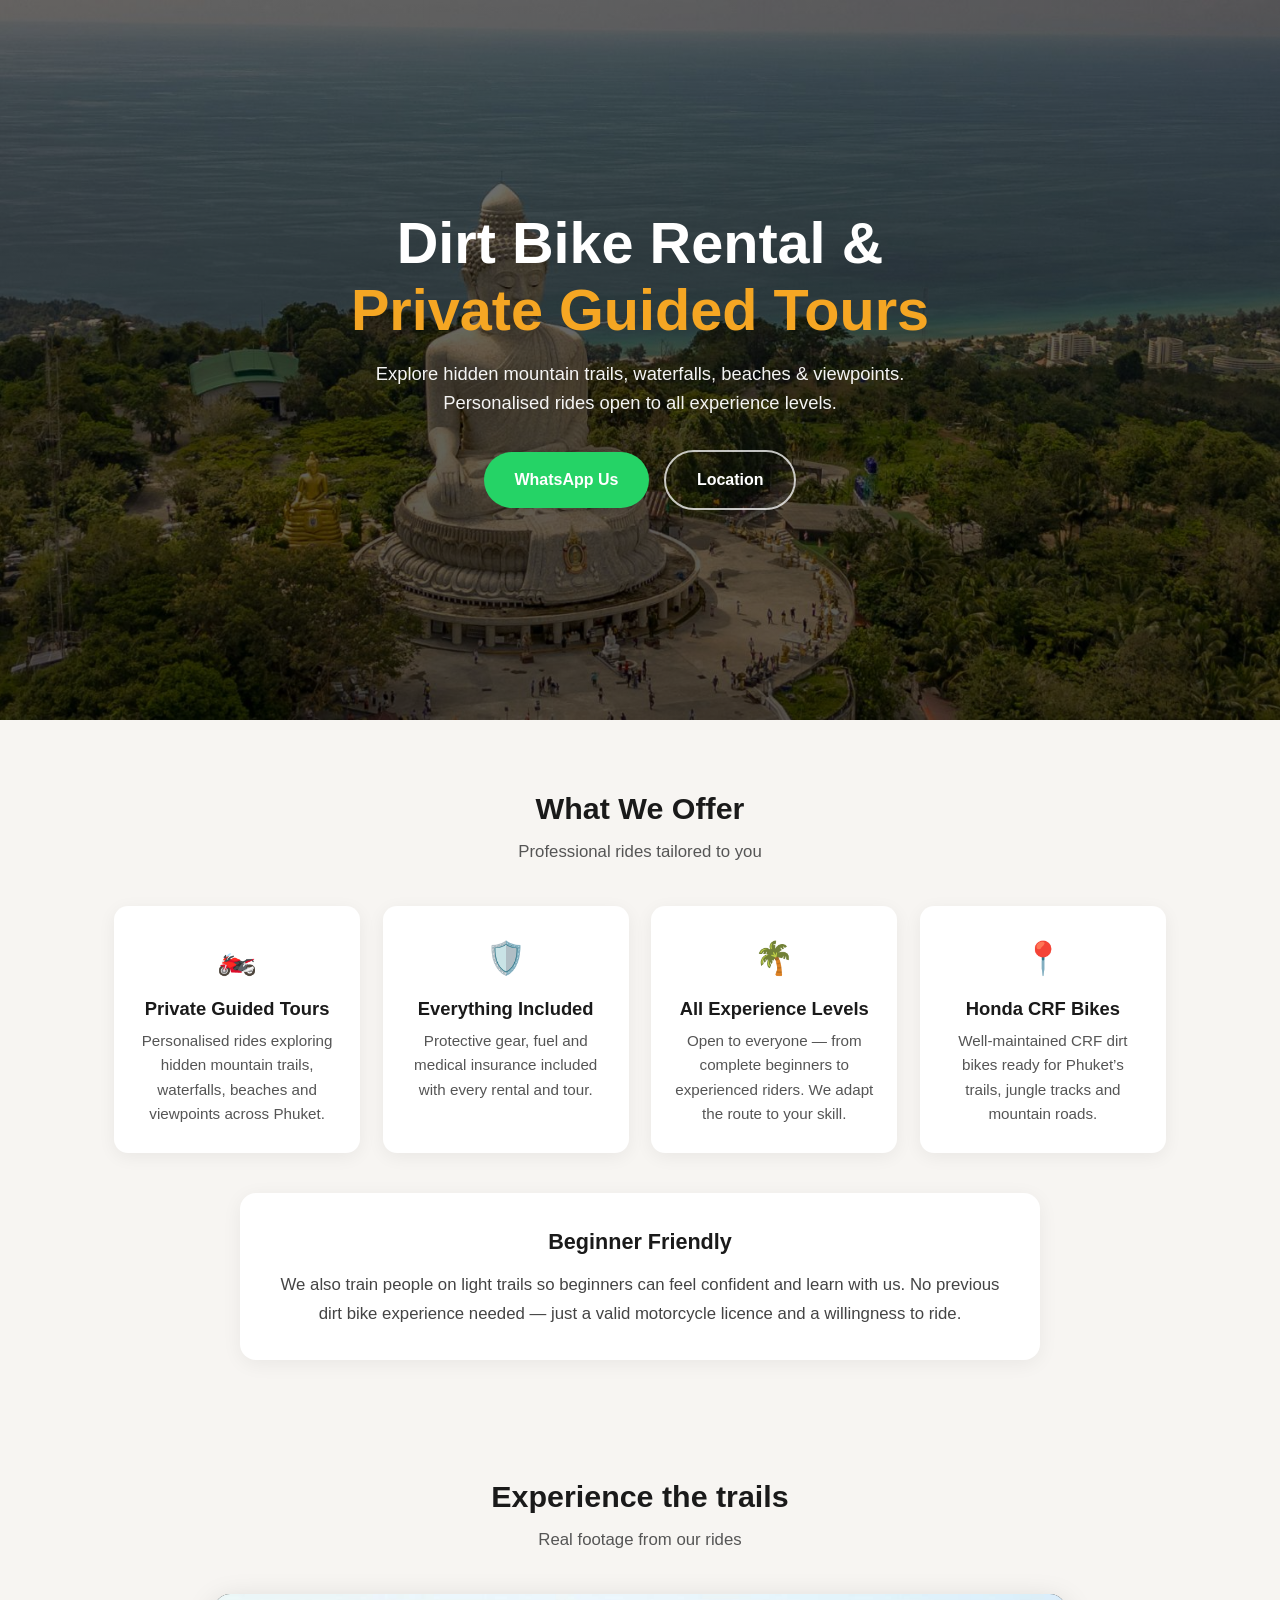
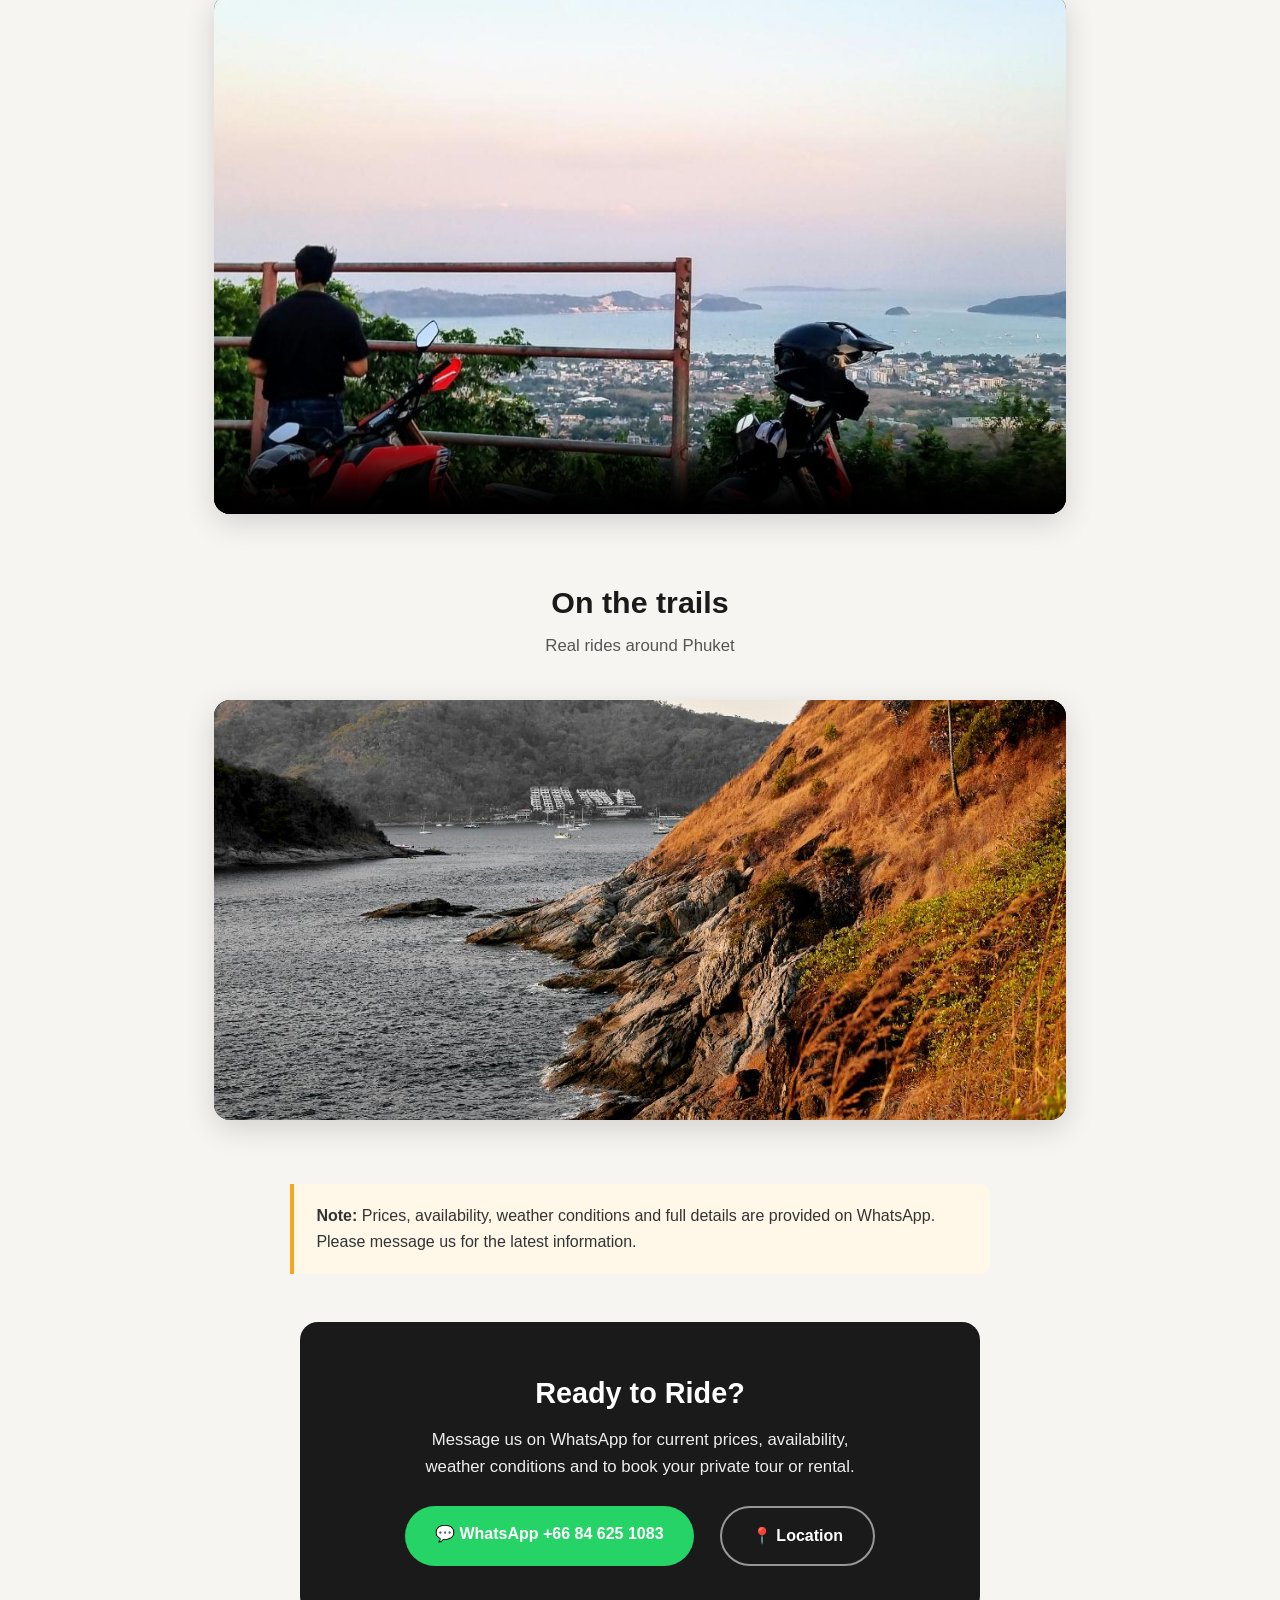
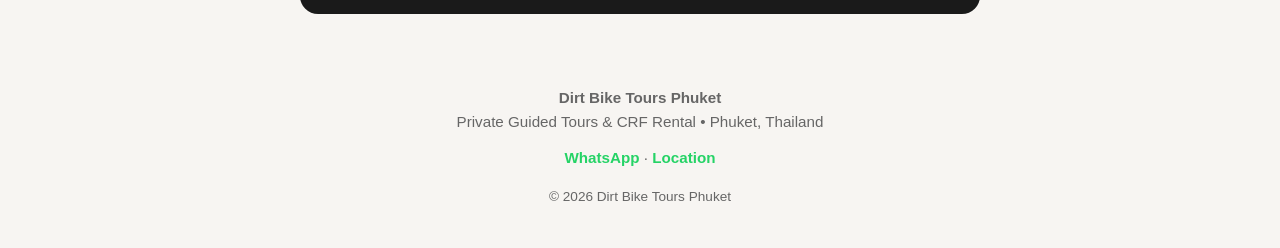
==== commit 04065268: "Add files via upload" ====
--- a/index.html
+++ b/index.html
@@ -120,6 +120,28 @@
       line-height: 1.7;
     }
 
+    /* Video */
+    .video-section {
+      padding: 3rem 1.5rem 1rem;
+      max-width: 900px;
+      margin: 0 auto;
+    }
+    .video-wrapper {
+      position: relative;
+      width: 100%;
+      border-radius: 16px;
+      overflow: hidden;
+      box-shadow: 0 8px 30px rgba(0,0,0,0.15);
+      background: #111;
+    }
+    .video-wrapper video {
+      width: 100%;
+      height: auto;
+      display: block;
+      max-height: 520px;
+      object-fit: cover;
+    }
+
     /* Slideshow */
     .slideshow-section {
       padding: 3rem 1.5rem 4rem;
@@ -261,6 +283,20 @@
       <p>We also train people on light trails so beginners can feel confident and learn with us. No previous dirt bike experience needed — just a valid motorcycle licence and a willingness to ride.</p>
     </div>
   </section>
+
+  <!-- VIDEO -->
+  <div class="video-section">
+    <div class="section-title">
+      <h2>Experience the trails</h2>
+      <p>Real footage from our rides</p>
+    </div>
+    <div class="video-wrapper">
+      <video controls playsinline preload="metadata" poster="photo3.jpg">
+        <source src="tour-video.mp4" type="video/mp4">
+        Your browser does not support the video tag.
+      </video>
+    </div>
+  </div>
 
   <!-- SLIDESHOW -->
   <div class="slideshow-section">
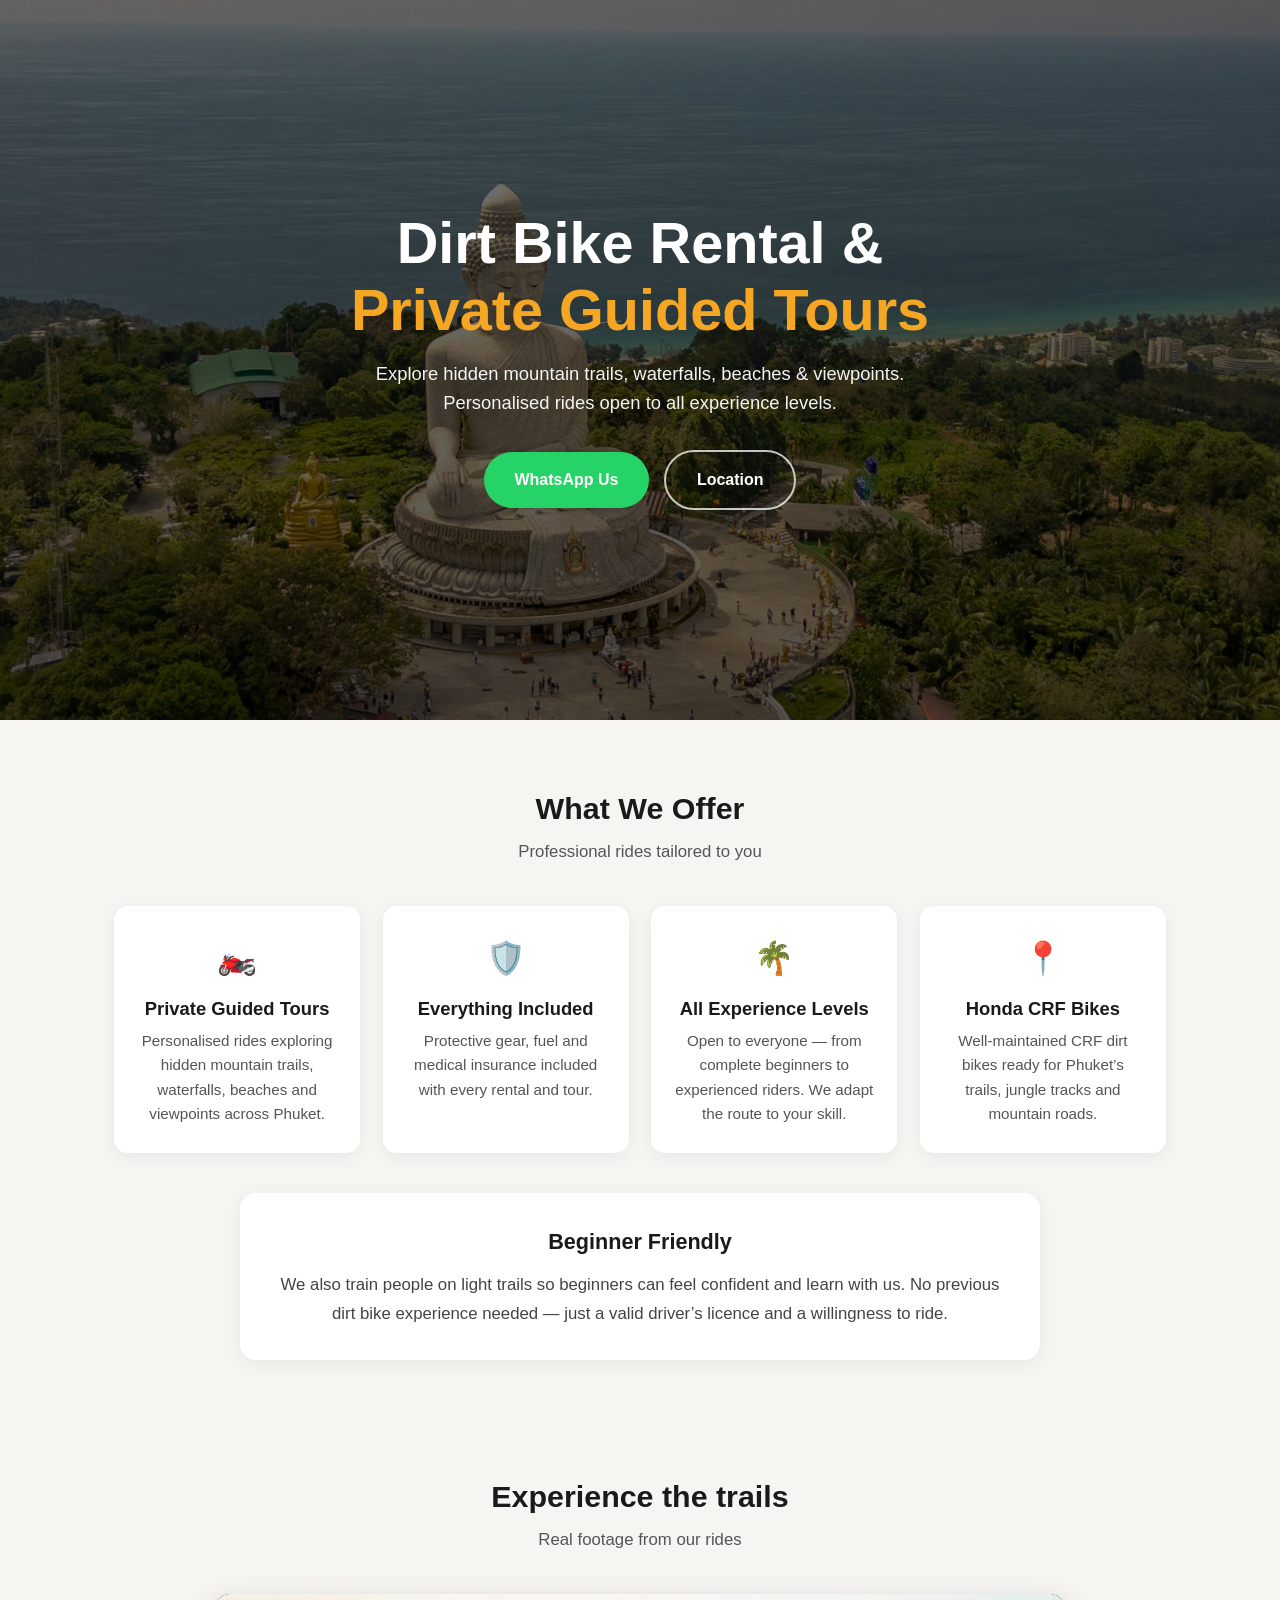
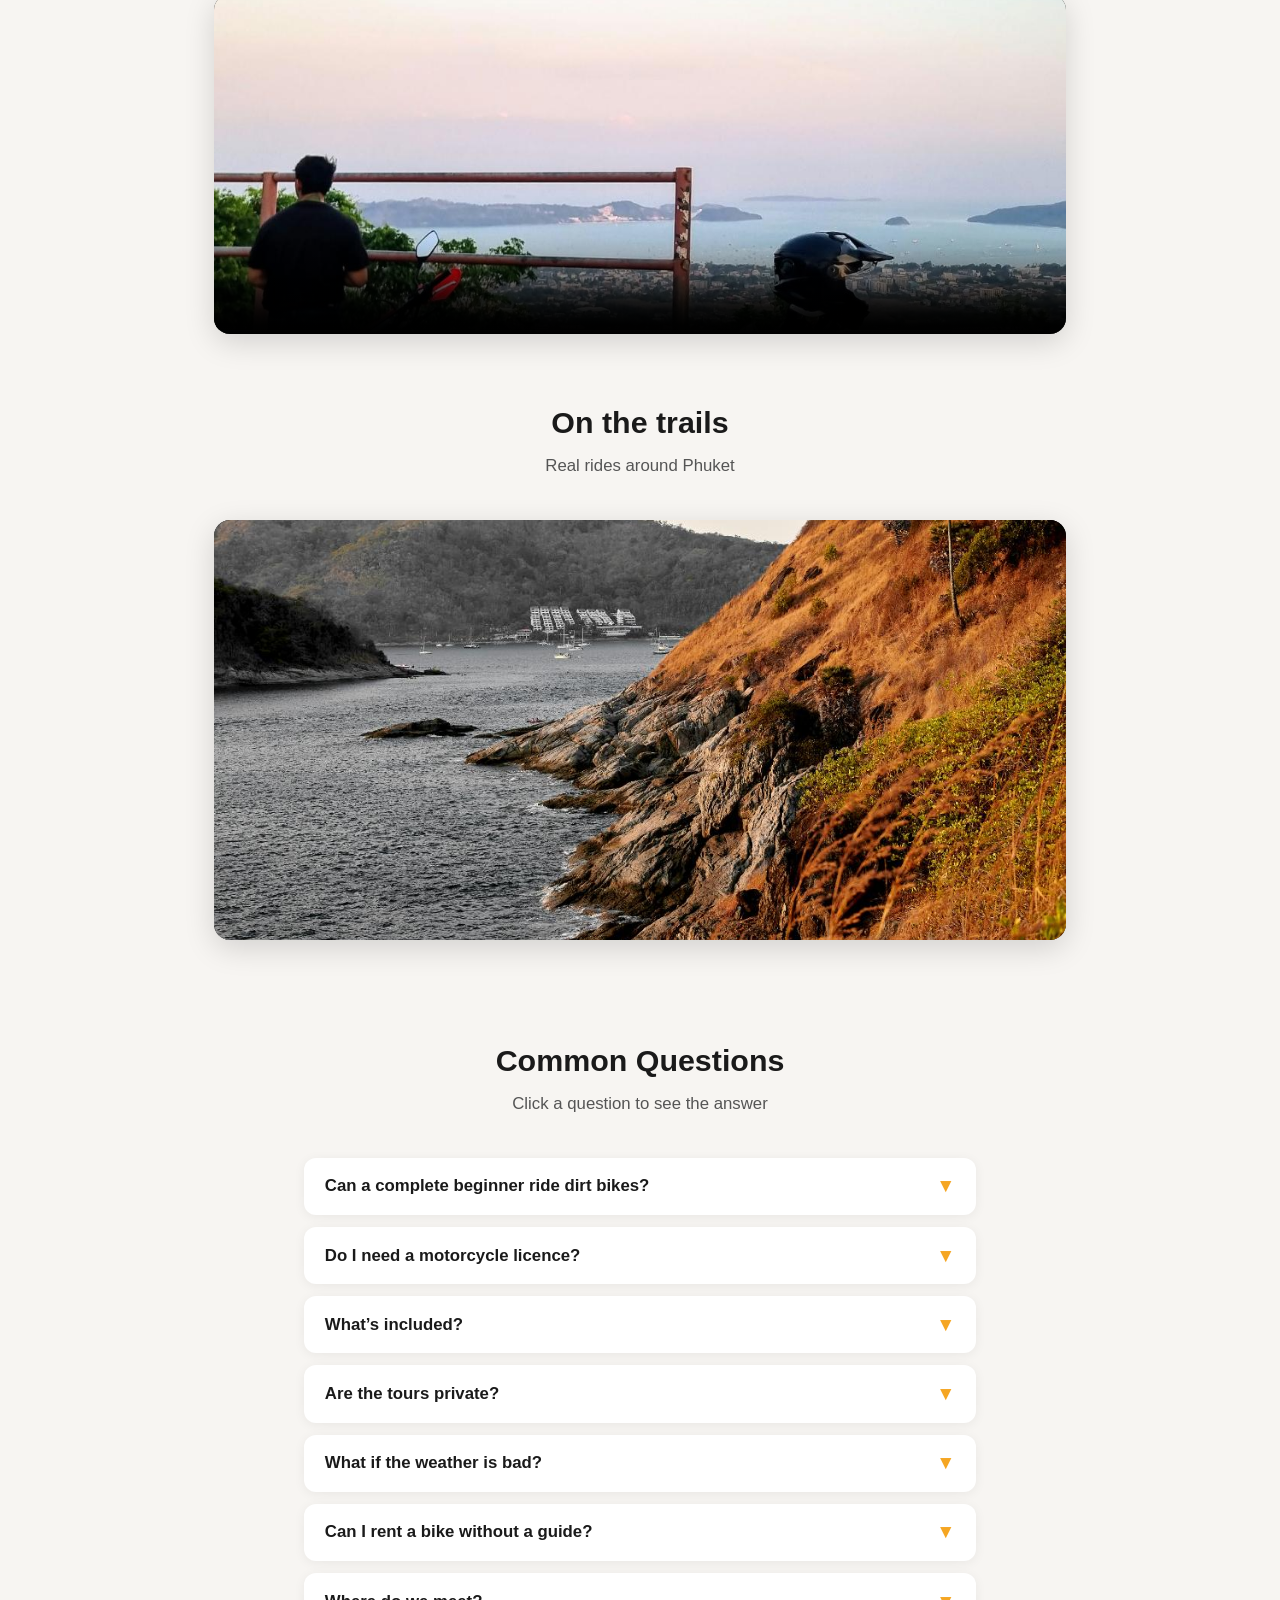
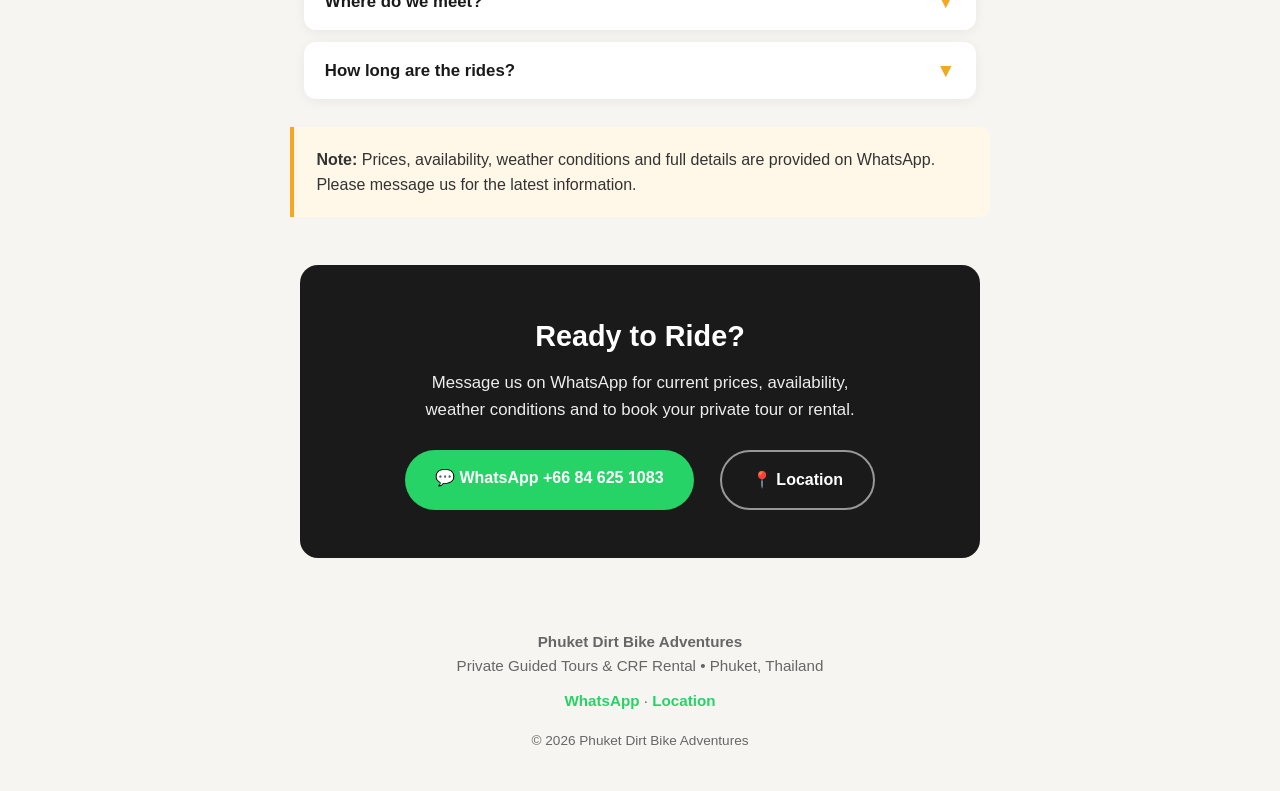
==== commit 8faf946b: "Add files via upload" ====
--- a/index.html
+++ b/index.html
@@ -3,8 +3,8 @@
 <head>
   <meta charset="UTF-8">
   <meta name="viewport" content="width=device-width, initial-scale=1.0">
-  <title>Dirt Bike Tours Phuket | Private Guided Tours & Rental</title>
-  <meta name="description" content="Dirt bike rental and private guided tours in Phuket. Explore hidden trails, waterfalls, beaches and viewpoints. Protective gear, fuel and medical insurance included. Beginner friendly.">
+  <title>Phuket Dirt Bike Adventures | Private Guided Tours & Rental</title>
+  <meta name="description" content="Phuket Dirt Bike Adventures — private guided tours and rental. Explore hidden trails, waterfalls, beaches and viewpoints. Protective gear, fuel and medical insurance included. Beginner friendly.">
   <style>
     * { margin: 0; padding: 0; box-sizing: border-box; }
     body {
@@ -138,7 +138,7 @@
       width: 100%;
       height: auto;
       display: block;
-      max-height: 520px;
+      max-height: 340px;
       object-fit: cover;
     }
 
@@ -171,6 +171,61 @@
       opacity: 1;
     }
 
+    /* FAQ */
+    .faq-section {
+      max-width: 720px;
+      margin: 0 auto;
+      padding: 2rem 1.5rem 1rem;
+    }
+    .faq-item {
+      background: #fff;
+      border-radius: 12px;
+      margin-bottom: 0.75rem;
+      box-shadow: 0 2px 12px rgba(0,0,0,0.06);
+      overflow: hidden;
+    }
+    .faq-question {
+      width: 100%;
+      text-align: left;
+      padding: 1.1rem 1.3rem;
+      background: none;
+      border: none;
+      font-size: 1.05rem;
+      font-weight: 600;
+      color: #1a1a1a;
+      cursor: pointer;
+      display: flex;
+      justify-content: space-between;
+      align-items: center;
+      gap: 1rem;
+      font-family: inherit;
+    }
+    .faq-question:hover {
+      background: #fafafa;
+    }
+    .faq-question .arrow {
+      font-size: 1.2rem;
+      transition: transform 0.25s ease;
+      color: #f5a623;
+      flex-shrink: 0;
+    }
+    .faq-item.open .faq-question .arrow {
+      transform: rotate(180deg);
+    }
+    .faq-answer {
+      max-height: 0;
+      overflow: hidden;
+      transition: max-height 0.3s ease, padding 0.3s ease;
+      padding: 0 1.3rem;
+      color: #444;
+      font-size: 0.98rem;
+      line-height: 1.65;
+    }
+    .faq-item.open .faq-answer {
+      max-height: 200px;
+      padding: 0 1.3rem 1.2rem;
+    }
+
     .note {
       background: #fff8e8;
       border-left: 4px solid #f5a623;
@@ -232,6 +287,7 @@
       .btn-outline { margin-left: 0; margin-top: 0.6rem; }
       .hero { min-height: 75vh; }
       .slideshow { height: 300px; }
+      .video-wrapper video { max-height: 220px; }
     }
   </style>
 </head>
@@ -280,7 +336,7 @@
 
     <div class="beginner-box">
       <h3>Beginner Friendly</h3>
-      <p>We also train people on light trails so beginners can feel confident and learn with us. No previous dirt bike experience needed — just a valid motorcycle licence and a willingness to ride.</p>
+      <p>We also train people on light trails so beginners can feel confident and learn with us. No previous dirt bike experience needed — just a valid driver’s licence and a willingness to ride.</p>
     </div>
   </section>
 
@@ -321,6 +377,54 @@
     </div>
   </div>
 
+  <!-- FAQ -->
+  <div class="faq-section">
+    <div class="section-title">
+      <h2>Common Questions</h2>
+      <p>Click a question to see the answer</p>
+    </div>
+
+    <div class="faq-item">
+      <button class="faq-question">Can a complete beginner ride dirt bikes? <span class="arrow">▼</span></button>
+      <div class="faq-answer">Yes. We train beginners on light trails so you can feel confident. No previous dirt bike experience is needed — just a valid driver’s licence and a willingness to learn.</div>
+    </div>
+
+    <div class="faq-item">
+      <button class="faq-question">Do I need a motorcycle licence? <span class="arrow">▼</span></button>
+      <div class="faq-answer">You need at least a driver’s licence from your home country.</div>
+    </div>
+
+    <div class="faq-item">
+      <button class="faq-question">What’s included? <span class="arrow">▼</span></button>
+      <div class="faq-answer">Protective gear, fuel and medical insurance are included with every rental and guided tour.</div>
+    </div>
+
+    <div class="faq-item">
+      <button class="faq-question">Are the tours private? <span class="arrow">▼</span></button>
+      <div class="faq-answer">Yes. We run private guided tours tailored to your experience and preferred pace — from easy scenic rides to more technical trails.</div>
+    </div>
+
+    <div class="faq-item">
+      <button class="faq-question">What if the weather is bad? <span class="arrow">▼</span></button>
+      <div class="faq-answer">Message us on WhatsApp. We’ll advise on current conditions and can reschedule or adjust the route if needed.</div>
+    </div>
+
+    <div class="faq-item">
+      <button class="faq-question">Can I rent a bike without a guide? <span class="arrow">▼</span></button>
+      <div class="faq-answer">Yes. Self-ride rental is available. Guided tours are recommended if you’re new to dirt bikes or want to explore hidden trails safely.</div>
+    </div>
+
+    <div class="faq-item">
+      <button class="faq-question">Where do we meet? <span class="arrow">▼</span></button>
+      <div class="faq-answer">We’ll send you the exact meeting point and directions on WhatsApp when you book.</div>
+    </div>
+
+    <div class="faq-item">
+      <button class="faq-question">How long are the rides? <span class="arrow">▼</span></button>
+      <div class="faq-answer">Tours are around 4 hours with a 1-hour break in between.</div>
+    </div>
+  </div>
+
   <div class="note">
     <strong>Note:</strong> Prices, availability, weather conditions and full details are provided on WhatsApp. Please message us for the latest information.
   </div>
@@ -337,13 +441,13 @@
 
   <!-- FOOTER -->
   <footer>
-    <p><strong>Dirt Bike Tours Phuket</strong></p>
+    <p><strong>Phuket Dirt Bike Adventures</strong></p>
     <p>Private Guided Tours & CRF Rental • Phuket, Thailand</p>
     <p style="margin-top: 0.7rem;">
       <a href="https://wa.me/66846251083" target="_blank" rel="noopener">WhatsApp</a> · 
       <a href="https://maps.app.goo.gl/a8knsdrs3tMnfh6C6" target="_blank" rel="noopener">Location</a>
     </p>
-    <p style="margin-top: 1rem; font-size: 0.85rem;">© 2026 Dirt Bike Tours Phuket</p>
+    <p style="margin-top: 1rem; font-size: 0.85rem;">© 2026 Phuket Dirt Bike Adventures</p>
   </footer>
 
   <script>
@@ -354,6 +458,16 @@
       current = (current + 1) % slides.length;
       slides[current].classList.add('active');
     }, 2000);
+
+    // FAQ accordion
+    document.querySelectorAll('.faq-question').forEach(btn => {
+      btn.addEventListener('click', () => {
+        const item = btn.parentElement;
+        const isOpen = item.classList.contains('open');
+        document.querySelectorAll('.faq-item').forEach(i => i.classList.remove('open'));
+        if (!isOpen) item.classList.add('open');
+      });
+    });
   </script>
 
 </body>
